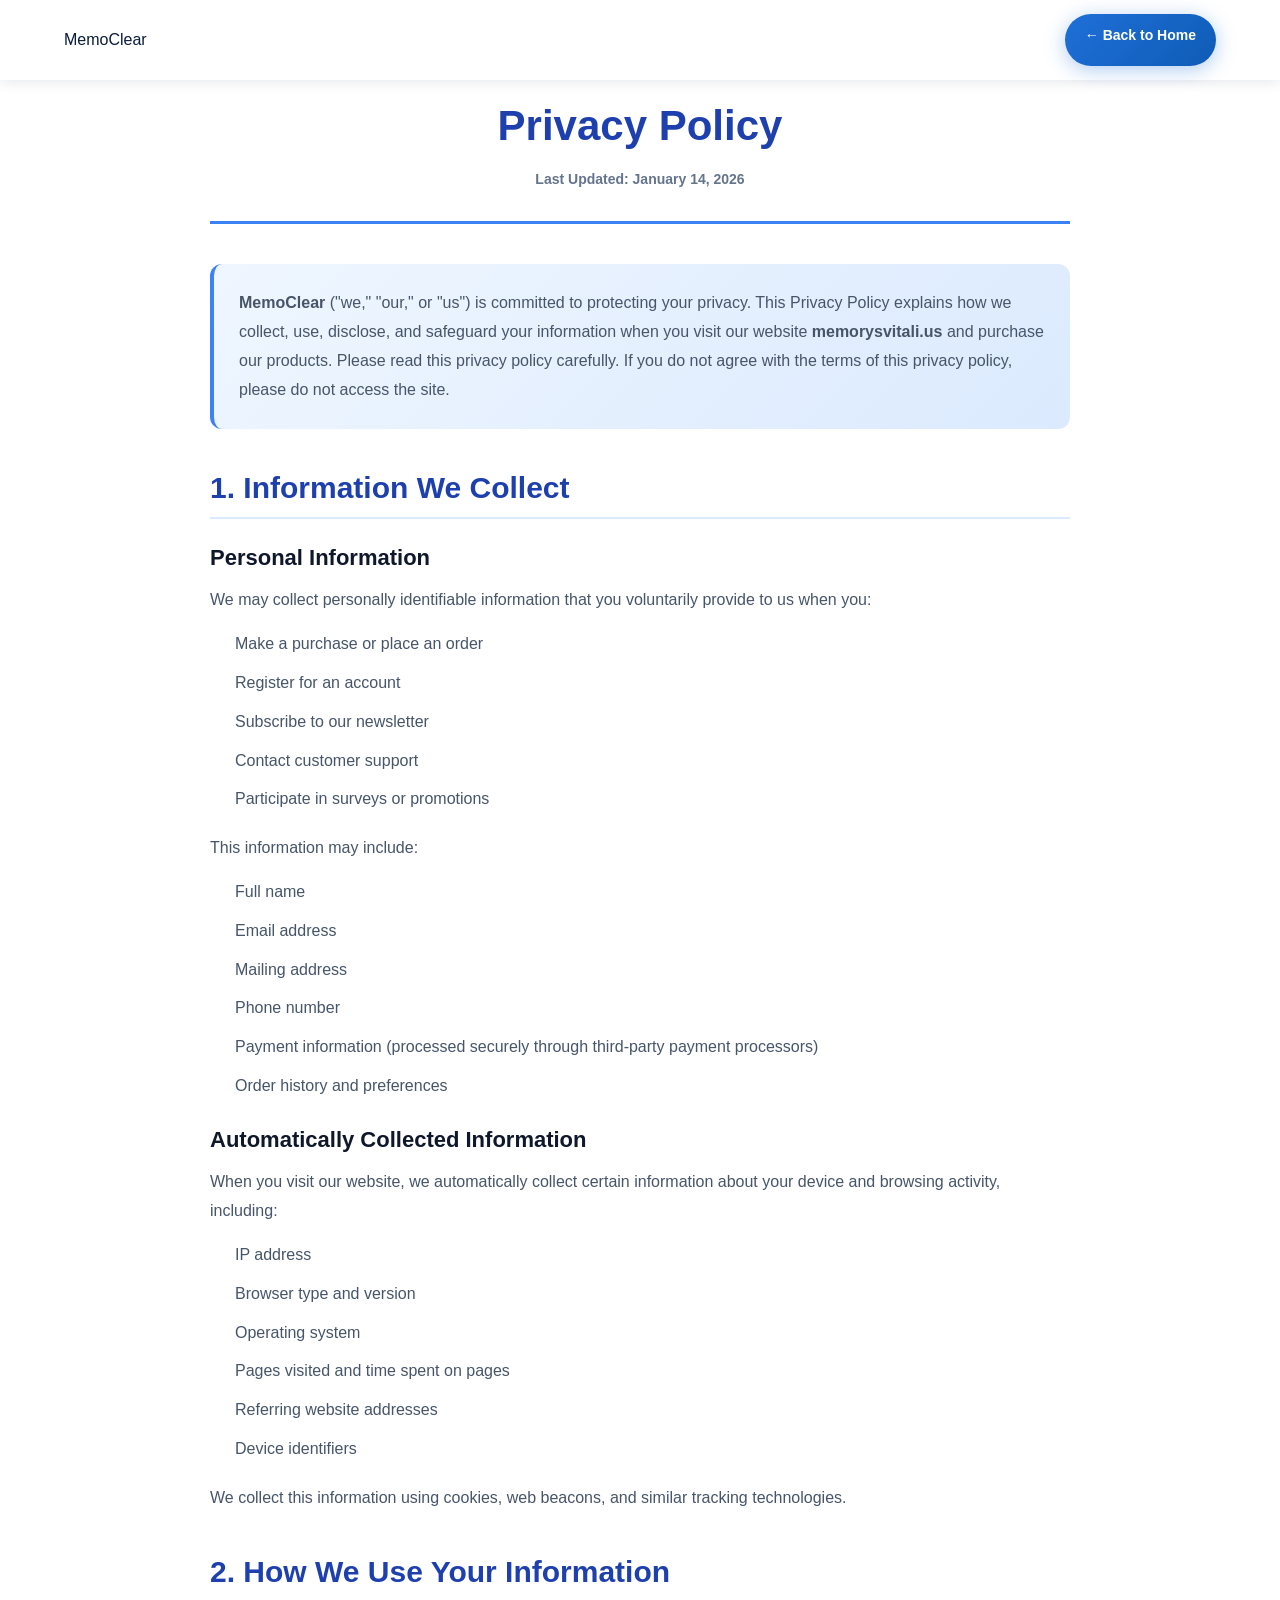
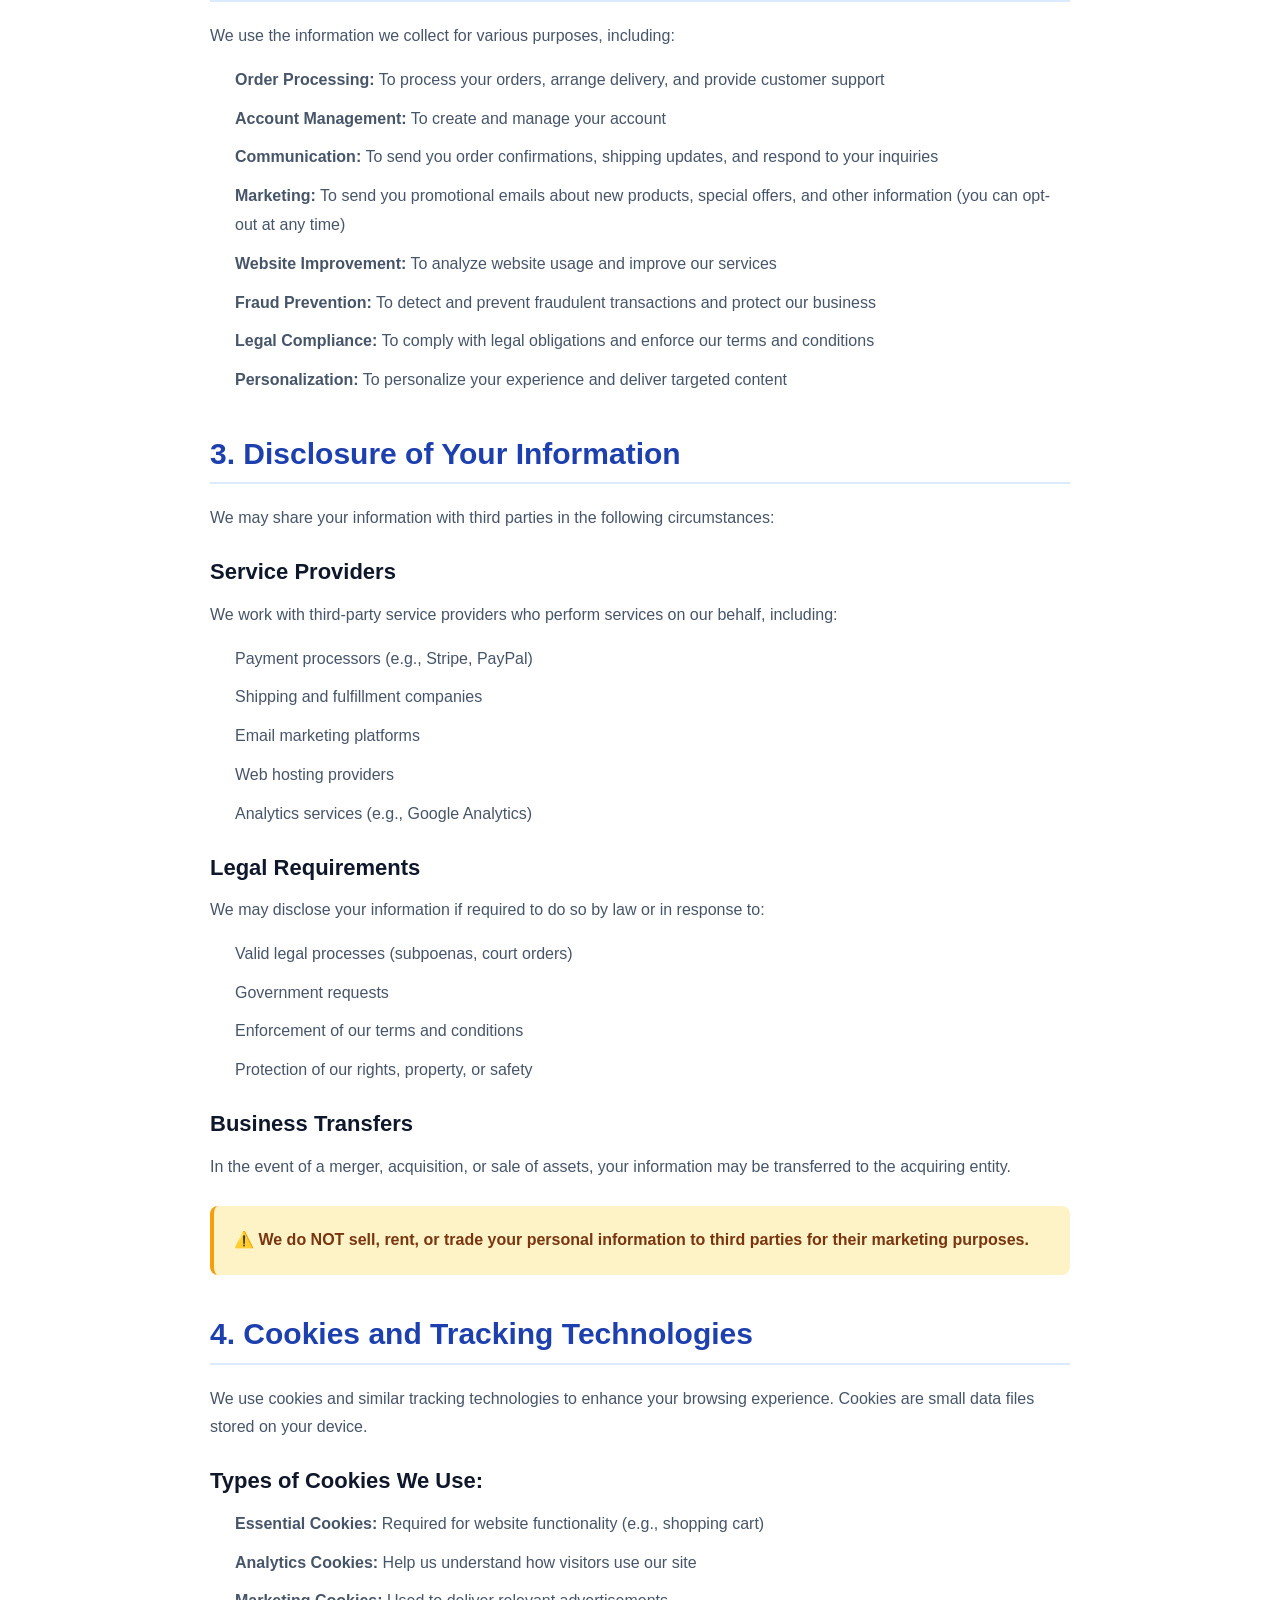
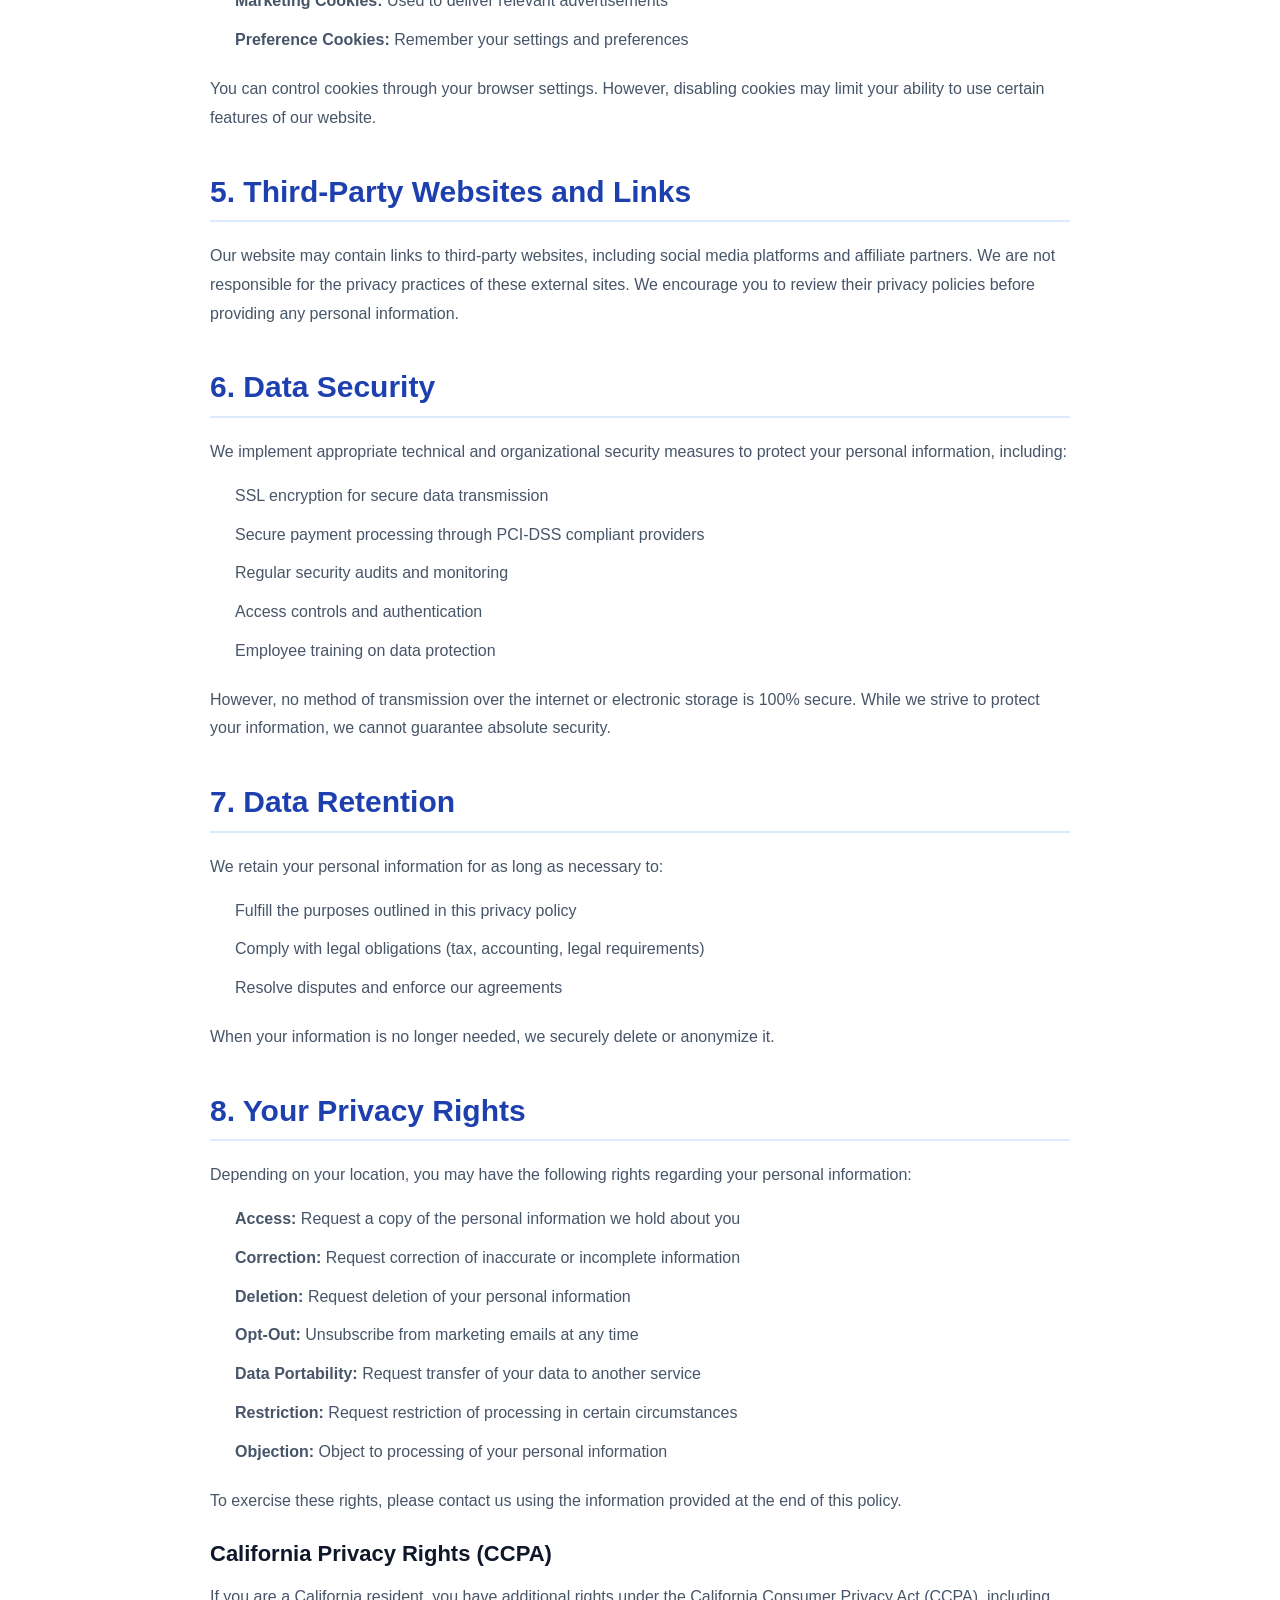
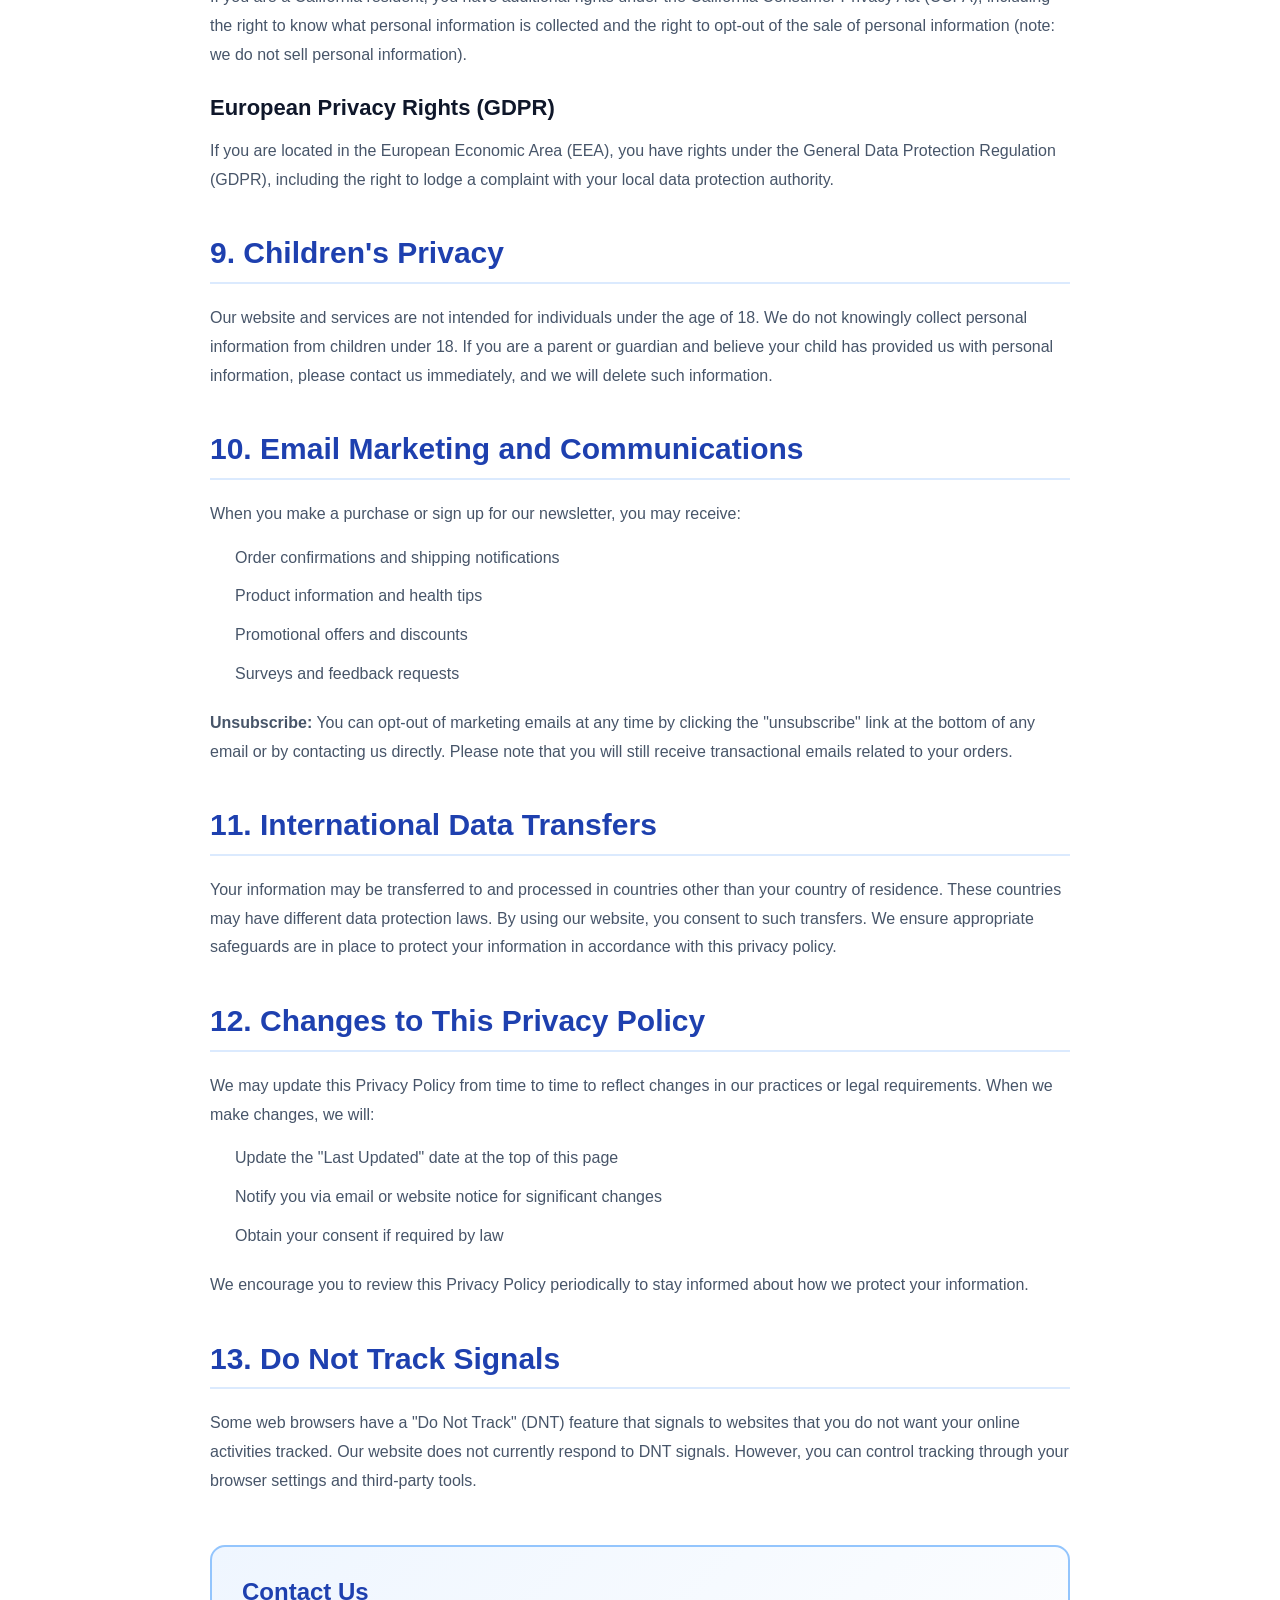
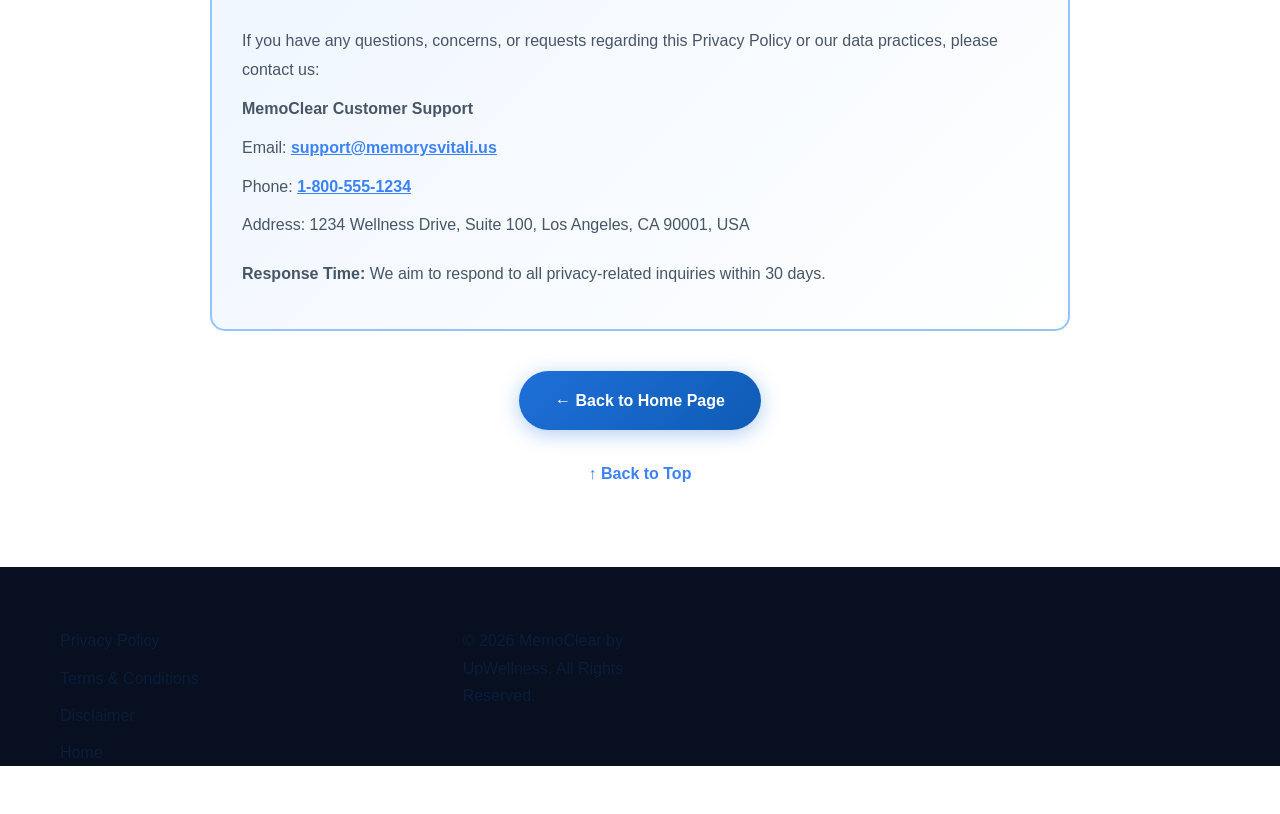
==== privacy-policy.html @ d1044144 "Add files via upload" ====
<!DOCTYPE html>
<html lang="en">
<head>
    <meta charset="UTF-8">
    <meta name="viewport" content="width=device-width, initial-scale=1.0, maximum-scale=5.0">
    <meta name="description" content="Privacy Policy for MemoClear - Learn how we collect, use, and protect your personal information.">
    
    
    <link rel="canonical" href="https://memorysvitali.us/privacy-policy">
    <link rel="icon" type="image/x-icon" href="favicon.ico">
    
    <title>Privacy Policy - MemoClear</title>
    
    <!-- Link to main stylesheet -->
    <link rel="stylesheet" href="styles.css">
    
    <style>
        /* Additional styles for Privacy Policy page */
        .policy-page {
            background: #fff;
            padding: 80px 0 60px;
        }
        
        @media (min-width: 768px) {
            .policy-page {
                padding: 100px 0 80px;
            }
        }
        
        .policy-container {
            max-width: 900px;
            margin: 0 auto;
        }
        
        .policy-header {
            text-align: center;
            margin-bottom: 40px;
            padding-bottom: 30px;
            border-bottom: 3px solid #3B82F6;
        }
        
        .policy-header h1 {
            color: #1E40AF;
            font-size: 32px;
            margin-bottom: 15px;
        }
        
        @media (min-width: 768px) {
            .policy-header h1 {
                font-size: 42px;
            }
        }
        
        .policy-date {
            color: #64748b;
            font-size: 14px;
            font-weight: 600;
        }
        
        .policy-intro {
            background: linear-gradient(135deg, #EFF6FF 0%, #DBEAFE 100%);
            padding: 25px;
            border-radius: 12px;
            margin-bottom: 40px;
            border-left: 4px solid #3B82F6;
        }
        
        .policy-intro p {
            color: #475569;
            font-size: 16px;
            line-height: 1.8;
            margin-bottom: 0;
        }
        
        .policy-section {
            margin-bottom: 40px;
        }
        
        .policy-section h2 {
            color: #1E40AF;
            font-size: 26px;
            margin-bottom: 20px;
            padding-bottom: 10px;
            border-bottom: 2px solid #DBEAFE;
        }
        
        @media (min-width: 768px) {
            .policy-section h2 {
                font-size: 30px;
            }
        }
        
        .policy-section h3 {
            color: #0f172a;
            font-size: 20px;
            margin-top: 25px;
            margin-bottom: 15px;
        }
        
        @media (min-width: 768px) {
            .policy-section h3 {
                font-size: 22px;
            }
        }
        
        .policy-section p {
            color: #475569;
            font-size: 16px;
            line-height: 1.8;
            margin-bottom: 15px;
        }
        
        .policy-section ul,
        .policy-section ol {
            color: #475569;
            font-size: 16px;
            line-height: 1.8;
            margin-bottom: 20px;
            padding-left: 25px;
        }
        
        .policy-section li {
            margin-bottom: 10px;
        }
        
        .policy-highlight {
            background: #FEF3C7;
            padding: 20px;
            border-radius: 8px;
            border-left: 4px solid #F59E0B;
            margin: 25px 0;
        }
        
        .policy-highlight p {
            color: #78350F;
            font-weight: 600;
            margin-bottom: 0;
        }
        
        .policy-contact {
            background: linear-gradient(135deg, #EFF6FF 0%, #fff 100%);
            padding: 30px;
            border-radius: 15px;
            margin-top: 50px;
            border: 2px solid #93C5FD;
        }
        
        .policy-contact h2 {
            color: #1E40AF;
            font-size: 24px;
            margin-bottom: 20px;
            border: none;
            padding: 0;
        }
        
        .policy-contact p {
            color: #475569;
            font-size: 16px;
            line-height: 1.8;
            margin-bottom: 10px;
        }
        
        .policy-contact a {
            color: #3B82F6;
            text-decoration: underline;
            font-weight: 600;
        }
        
        .policy-contact a:hover {
            color: #1E40AF;
        }
        
        .back-home {
            text-align: center;
            margin-top: 40px;
        }
        
        .back-home .btn {
            display: inline-flex;
            align-items: center;
            gap: 10px;
        }
        
        .scroll-top-link {
            display: block;
            text-align: center;
            margin-top: 30px;
            color: #3B82F6;
            font-weight: 600;
            cursor: pointer;
        }
        
        .scroll-top-link:hover {
            color: #1E40AF;
        }
    </style>
</head>
<body>
    
    <!-- HEADER -->
    <header id="header">
        <nav class="navbar">
            <div class="container nav-container">
                <div class="logo">
                    <a href="index.html">MemoClear</a>
                </div>
                
                <a href="index.html" class="btn btn-primary" style="font-size: 14px; padding: 10px 20px;">
                    ← Back to Home
                </a>
            </div>
        </nav>
    </header>
    
    <!-- PRIVACY POLICY CONTENT -->
    <main class="policy-page">
        <div class="container policy-container">
            
            <div class="policy-header">
                <h1>Privacy Policy</h1>
                <p class="policy-date">Last Updated: January 14, 2026</p>
            </div>
            
            <div class="policy-intro">
                <p><strong>MemoClear</strong> ("we," "our," or "us") is committed to protecting your privacy. This Privacy Policy explains how we collect, use, disclose, and safeguard your information when you visit our website <strong>memorysvitali.us</strong> and purchase our products. Please read this privacy policy carefully. If you do not agree with the terms of this privacy policy, please do not access the site.</p>
            </div>
            
            <!-- Section 1 -->
            <div class="policy-section">
                <h2>1. Information We Collect</h2>
                
                <h3>Personal Information</h3>
                <p>We may collect personally identifiable information that you voluntarily provide to us when you:</p>
                <ul>
                    <li>Make a purchase or place an order</li>
                    <li>Register for an account</li>
                    <li>Subscribe to our newsletter</li>
                    <li>Contact customer support</li>
                    <li>Participate in surveys or promotions</li>
                </ul>
                
                <p>This information may include:</p>
                <ul>
                    <li>Full name</li>
                    <li>Email address</li>
                    <li>Mailing address</li>
                    <li>Phone number</li>
                    <li>Payment information (processed securely through third-party payment processors)</li>
                    <li>Order history and preferences</li>
                </ul>
                
                <h3>Automatically Collected Information</h3>
                <p>When you visit our website, we automatically collect certain information about your device and browsing activity, including:</p>
                <ul>
                    <li>IP address</li>
                    <li>Browser type and version</li>
                    <li>Operating system</li>
                    <li>Pages visited and time spent on pages</li>
                    <li>Referring website addresses</li>
                    <li>Device identifiers</li>
                </ul>
                
                <p>We collect this information using cookies, web beacons, and similar tracking technologies.</p>
            </div>
            
            <!-- Section 2 -->
            <div class="policy-section">
                <h2>2. How We Use Your Information</h2>
                
                <p>We use the information we collect for various purposes, including:</p>
                
                <ul>
                    <li><strong>Order Processing:</strong> To process your orders, arrange delivery, and provide customer support</li>
                    <li><strong>Account Management:</strong> To create and manage your account</li>
                    <li><strong>Communication:</strong> To send you order confirmations, shipping updates, and respond to your inquiries</li>
                    <li><strong>Marketing:</strong> To send you promotional emails about new products, special offers, and other information (you can opt-out at any time)</li>
                    <li><strong>Website Improvement:</strong> To analyze website usage and improve our services</li>
                    <li><strong>Fraud Prevention:</strong> To detect and prevent fraudulent transactions and protect our business</li>
                    <li><strong>Legal Compliance:</strong> To comply with legal obligations and enforce our terms and conditions</li>
                    <li><strong>Personalization:</strong> To personalize your experience and deliver targeted content</li>
                </ul>
            </div>
            
            <!-- Section 3 -->
            <div class="policy-section">
                <h2>3. Disclosure of Your Information</h2>
                
                <p>We may share your information with third parties in the following circumstances:</p>
                
                <h3>Service Providers</h3>
                <p>We work with third-party service providers who perform services on our behalf, including:</p>
                <ul>
                    <li>Payment processors (e.g., Stripe, PayPal)</li>
                    <li>Shipping and fulfillment companies</li>
                    <li>Email marketing platforms</li>
                    <li>Web hosting providers</li>
                    <li>Analytics services (e.g., Google Analytics)</li>
                </ul>
                
                <h3>Legal Requirements</h3>
                <p>We may disclose your information if required to do so by law or in response to:</p>
                <ul>
                    <li>Valid legal processes (subpoenas, court orders)</li>
                    <li>Government requests</li>
                    <li>Enforcement of our terms and conditions</li>
                    <li>Protection of our rights, property, or safety</li>
                </ul>
                
                <h3>Business Transfers</h3>
                <p>In the event of a merger, acquisition, or sale of assets, your information may be transferred to the acquiring entity.</p>
                
                <div class="policy-highlight">
                    <p>⚠️ We do NOT sell, rent, or trade your personal information to third parties for their marketing purposes.</p>
                </div>
            </div>
            
            <!-- Section 4 -->
            <div class="policy-section">
                <h2>4. Cookies and Tracking Technologies</h2>
                
                <p>We use cookies and similar tracking technologies to enhance your browsing experience. Cookies are small data files stored on your device.</p>
                
                <h3>Types of Cookies We Use:</h3>
                <ul>
                    <li><strong>Essential Cookies:</strong> Required for website functionality (e.g., shopping cart)</li>
                    <li><strong>Analytics Cookies:</strong> Help us understand how visitors use our site</li>
                    <li><strong>Marketing Cookies:</strong> Used to deliver relevant advertisements</li>
                    <li><strong>Preference Cookies:</strong> Remember your settings and preferences</li>
                </ul>
                
                <p>You can control cookies through your browser settings. However, disabling cookies may limit your ability to use certain features of our website.</p>
            </div>
            
            <!-- Section 5 -->
            <div class="policy-section">
                <h2>5. Third-Party Websites and Links</h2>
                
                <p>Our website may contain links to third-party websites, including social media platforms and affiliate partners. We are not responsible for the privacy practices of these external sites. We encourage you to review their privacy policies before providing any personal information.</p>
            </div>
            
            <!-- Section 6 -->
            <div class="policy-section">
                <h2>6. Data Security</h2>
                
                <p>We implement appropriate technical and organizational security measures to protect your personal information, including:</p>
                <ul>
                    <li>SSL encryption for secure data transmission</li>
                    <li>Secure payment processing through PCI-DSS compliant providers</li>
                    <li>Regular security audits and monitoring</li>
                    <li>Access controls and authentication</li>
                    <li>Employee training on data protection</li>
                </ul>
                
                <p>However, no method of transmission over the internet or electronic storage is 100% secure. While we strive to protect your information, we cannot guarantee absolute security.</p>
            </div>
            
            <!-- Section 7 -->
            <div class="policy-section">
                <h2>7. Data Retention</h2>
                
                <p>We retain your personal information for as long as necessary to:</p>
                <ul>
                    <li>Fulfill the purposes outlined in this privacy policy</li>
                    <li>Comply with legal obligations (tax, accounting, legal requirements)</li>
                    <li>Resolve disputes and enforce our agreements</li>
                </ul>
                
                <p>When your information is no longer needed, we securely delete or anonymize it.</p>
            </div>
            
            <!-- Section 8 -->
            <div class="policy-section">
                <h2>8. Your Privacy Rights</h2>
                
                <p>Depending on your location, you may have the following rights regarding your personal information:</p>
                
                <ul>
                    <li><strong>Access:</strong> Request a copy of the personal information we hold about you</li>
                    <li><strong>Correction:</strong> Request correction of inaccurate or incomplete information</li>
                    <li><strong>Deletion:</strong> Request deletion of your personal information</li>
                    <li><strong>Opt-Out:</strong> Unsubscribe from marketing emails at any time</li>
                    <li><strong>Data Portability:</strong> Request transfer of your data to another service</li>
                    <li><strong>Restriction:</strong> Request restriction of processing in certain circumstances</li>
                    <li><strong>Objection:</strong> Object to processing of your personal information</li>
                </ul>
                
                <p>To exercise these rights, please contact us using the information provided at the end of this policy.</p>
                
                <h3>California Privacy Rights (CCPA)</h3>
                <p>If you are a California resident, you have additional rights under the California Consumer Privacy Act (CCPA), including the right to know what personal information is collected and the right to opt-out of the sale of personal information (note: we do not sell personal information).</p>
                
                <h3>European Privacy Rights (GDPR)</h3>
                <p>If you are located in the European Economic Area (EEA), you have rights under the General Data Protection Regulation (GDPR), including the right to lodge a complaint with your local data protection authority.</p>
            </div>
            
            <!-- Section 9 -->
            <div class="policy-section">
                <h2>9. Children's Privacy</h2>
                
                <p>Our website and services are not intended for individuals under the age of 18. We do not knowingly collect personal information from children under 18. If you are a parent or guardian and believe your child has provided us with personal information, please contact us immediately, and we will delete such information.</p>
            </div>
            
            <!-- Section 10 -->
            <div class="policy-section">
                <h2>10. Email Marketing and Communications</h2>
                
                <p>When you make a purchase or sign up for our newsletter, you may receive:</p>
                <ul>
                    <li>Order confirmations and shipping notifications</li>
                    <li>Product information and health tips</li>
                    <li>Promotional offers and discounts</li>
                    <li>Surveys and feedback requests</li>
                </ul>
                
                <p><strong>Unsubscribe:</strong> You can opt-out of marketing emails at any time by clicking the "unsubscribe" link at the bottom of any email or by contacting us directly. Please note that you will still receive transactional emails related to your orders.</p>
            </div>
            
            <!-- Section 11 -->
            <div class="policy-section">
                <h2>11. International Data Transfers</h2>
                
                <p>Your information may be transferred to and processed in countries other than your country of residence. These countries may have different data protection laws. By using our website, you consent to such transfers. We ensure appropriate safeguards are in place to protect your information in accordance with this privacy policy.</p>
            </div>
            
            <!-- Section 12 -->
            <div class="policy-section">
                <h2>12. Changes to This Privacy Policy</h2>
                
                <p>We may update this Privacy Policy from time to time to reflect changes in our practices or legal requirements. When we make changes, we will:</p>
                <ul>
                    <li>Update the "Last Updated" date at the top of this page</li>
                    <li>Notify you via email or website notice for significant changes</li>
                    <li>Obtain your consent if required by law</li>
                </ul>
                
                <p>We encourage you to review this Privacy Policy periodically to stay informed about how we protect your information.</p>
            </div>
            
            <!-- Section 13 -->
            <div class="policy-section">
                <h2>13. Do Not Track Signals</h2>
                
                <p>Some web browsers have a "Do Not Track" (DNT) feature that signals to websites that you do not want your online activities tracked. Our website does not currently respond to DNT signals. However, you can control tracking through your browser settings and third-party tools.</p>
            </div>
            
            <!-- Contact Section -->
            <div class="policy-contact">
                <h2>Contact Us</h2>
                <p>If you have any questions, concerns, or requests regarding this Privacy Policy or our data practices, please contact us:</p>
                
                <p><strong>MemoClear Customer Support</strong></p>
                <p>Email: <a href="mailto:support@memorysvitali.us">support@memorysvitali.us</a></p>
                <p>Phone: <a href="tel:+18005551234">1-800-555-1234</a></p>
                <p>Address: 1234 Wellness Drive, Suite 100, Los Angeles, CA 90001, USA</p>
                
                <p style="margin-top: 20px;"><strong>Response Time:</strong> We aim to respond to all privacy-related inquiries within 30 days.</p>
            </div>
            
            <!-- Back to Home Button -->
            <div class="back-home">
                <a href="index.html" class="btn btn-primary">
                    ← Back to Home Page
                </a>
            </div>
            
            <!-- Scroll to Top -->
            <a href="#" class="scroll-top-link" onclick="window.scrollTo({top: 0, behavior: 'smooth'}); return false;">
                ↑ Back to Top
            </a>
            
        </div>
    </main>
    
    <!-- FOOTER -->
    <footer id="footer" class="footer">
        <div class="container">
            <div class="footer-grid">
                <div class="footer-links">
                    <a href="privacy-policy.html">Privacy Policy</a>
                    <a href="terms-conditions.html">Terms & Conditions</a>
                    <a href="disclaimer.html">Disclaimer</a>
                    <a href="index.html">Home</a>
                </div>
                
                <div class="footer-copyright">
                    <p>&copy; 2026 MemoClear by UpWellness. All Rights Reserved.</p>
                </div>
            </div>
        </div>
    </footer>
    
</body>
</html>
---- styles.css ----
/* =============================================
   MEMORYVITALI - styles.css
   Design: Medical Professional + Premium
   Colors: Deep Navy, Electric Blue, Gold
   Fonts: Montserrat (headings) + Open Sans (body)
============================================= */

/* === CSS VARIABLES === */
:root {
  --navy: #0B1D3A;
  --navy-light: #132448;
  --blue: #1E6FD9;
  --blue-light: #3B9EFF;
  --gold: #D4A017;
  --gold-light: #F5C842;
  --white: #FFFFFF;
  --off-white: #F4F8FF;
  --gray: #6B7A99;
  --light-gray: #E8EDF7;
  --green: #10B981;
  --red: #EF4444;
  --shadow-sm: 0 2px 12px rgba(11,29,58,0.10);
  --shadow-md: 0 8px 32px rgba(11,29,58,0.16);
  --shadow-lg: 0 20px 60px rgba(11,29,58,0.24);
  --radius: 16px;
  --radius-lg: 24px;
  --transition: all 0.3s cubic-bezier(0.4, 0, 0.2, 1);
}

/* === BASE RESET === */
*, *::before, *::after { box-sizing: border-box; margin: 0; padding: 0; }
html { font-size: 16px; scroll-behavior: smooth; -webkit-text-size-adjust: 100%; -ms-text-size-adjust: 100%; }
* { -webkit-tap-highlight-color: transparent; }
body { font-family: 'Open Sans', sans-serif; color: var(--navy); background: var(--white); overflow-x: hidden; line-height: 1.7; }
img { max-width: 100%; height: auto; display: block; }
a { text-decoration: none; color: inherit; }
ul { list-style: none; }
button { cursor: pointer; border: none; background: none; font-family: inherit; }

/* === TYPOGRAPHY === */
h1, h2, h3, h4, h5 { font-family: 'Montserrat', sans-serif; font-weight: 700; line-height: 1.25; }
p { font-family: 'Open Sans', sans-serif; }

/* === UTILITY === */
.container { width: 100%; max-width: 1200px; margin: 0 auto; padding: 0 20px; }
.section-heading { font-size: clamp(22px, 4vw, 36px); color: var(--navy); text-align: center; margin-bottom: 12px; }
.section-heading span { color: var(--blue); }
.section-sub { text-align: center; color: var(--gray); font-size: 16px; max-width: 600px; margin: 0 auto 40px; }
.section-label { display: inline-block; background: rgba(30,111,217,0.1); color: var(--blue); padding: 6px 16px; border-radius: 50px; font-size: 13px; font-weight: 700; margin-bottom: 16px; font-family: 'Montserrat', sans-serif; text-transform: uppercase; letter-spacing: 1px; }
.section-label-center { display: block; text-align: center; margin: 0 auto 12px; background: rgba(30,111,217,0.1); color: var(--blue); padding: 6px 16px; border-radius: 50px; font-size: 13px; font-weight: 700; width: fit-content; font-family: 'Montserrat', sans-serif; text-transform: uppercase; letter-spacing: 1px; }
.btn-primary { display: inline-block; background: linear-gradient(135deg, var(--blue) 0%, #0F5CB5 100%); color: var(--white); padding: 16px 36px; border-radius: 50px; font-family: 'Montserrat', sans-serif; font-weight: 700; font-size: 16px; transition: var(--transition); box-shadow: 0 4px 20px rgba(30,111,217,0.35); min-height: 52px; }
.btn-primary:hover { transform: scale(1.05); box-shadow: 0 8px 32px rgba(30,111,217,0.50); }

/* =============================================
   PURCHASE POPUP
============================================= */
.purchase-popup { position: fixed; bottom: 20px; left: 20px; background: var(--white); border-radius: var(--radius); box-shadow: var(--shadow-lg); padding: 14px 18px; display: none; z-index: 9999; max-width: 300px; border-left: 4px solid var(--green); animation: popupSlide 0.4s ease; }
.purchase-popup.show { display: flex; }
.popup-inner { display: flex; align-items: center; gap: 12px; }
.popup-avatar { width: 44px; height: 44px; border-radius: 50%; object-fit: cover; }
.popup-text { flex: 1; }
.popup-text strong { display: block; font-family: 'Montserrat', sans-serif; font-size: 13px; color: var(--navy); }
.popup-text span { font-size: 12px; color: var(--gray); }
.popup-text p { font-size: 12px; color: var(--green); font-weight: 600; margin-top: 2px; }
.popup-close { color: var(--gray); font-size: 16px; padding: 4px; min-width: 24px; min-height: 24px; }
@keyframes popupSlide { from { transform: translateX(-120%); opacity: 0; } to { transform: translateX(0); opacity: 1; } }

/* =============================================
   EXIT POPUP
============================================= */
.exit-popup-overlay { position: fixed; inset: 0; background: rgba(11,29,58,0.75); z-index: 10000; display: none; align-items: center; justify-content: center; padding: 20px; }
.exit-popup-overlay.show { display: flex; }
.exit-popup-box { background: var(--white); border-radius: var(--radius-lg); padding: 40px 32px; max-width: 480px; width: 100%; text-align: center; position: relative; box-shadow: var(--shadow-lg); animation: popupZoom 0.4s cubic-bezier(0.34,1.56,0.64,1); }
@keyframes popupZoom { from { transform: scale(0.8); opacity: 0; } to { transform: scale(1); opacity: 1; } }
.exit-popup-close { position: absolute; top: 16px; right: 16px; font-size: 20px; color: var(--gray); min-width: 32px; min-height: 32px; display: flex; align-items: center; justify-content: center; }
.exit-popup-close a { color: var(--gray); }
.exit-popup-badge { display: inline-block; background: var(--red); color: var(--white); padding: 8px 20px; border-radius: 50px; font-size: 14px; font-weight: 700; margin-bottom: 16px; font-family: 'Montserrat', sans-serif; }
.exit-popup-box h3 { font-size: 24px; color: var(--navy); margin-bottom: 12px; font-family: 'Montserrat', sans-serif; }
.exit-popup-box p { color: var(--gray); margin-bottom: 20px; font-size: 15px; }
.exit-timer-mini { font-family: 'Montserrat', sans-serif; font-size: 32px; font-weight: 800; color: var(--red); margin-bottom: 24px; }
.exit-popup-cta { display: block; background: linear-gradient(135deg, var(--gold) 0%, #B8860B 100%); color: var(--navy); padding: 16px 32px; border-radius: 50px; font-family: 'Montserrat', sans-serif; font-weight: 700; font-size: 16px; margin-bottom: 12px; transition: var(--transition); }
.exit-popup-cta:hover { transform: scale(1.03); }
.exit-popup-small { font-size: 12px; color: var(--gray); }

/* =============================================
   NAVBAR
============================================= */
.navbar { position: fixed; top: 0; left: 0; right: 0; z-index: 1000; background: rgba(255,255,255,0.95); backdrop-filter: blur(12px); -webkit-backdrop-filter: blur(12px); box-shadow: var(--shadow-sm); transition: var(--transition); }
.navbar.scrolled { box-shadow: var(--shadow-md); }
.nav-container { display: flex; align-items: center; justify-content: space-between; padding: 14px 24px; max-width: 1200px; margin: 0 auto; }
.nav-logo { display: flex; align-items: center; gap: 10px; }
.logo-img { width: 44px; height: 44px; border-radius: 50%; object-fit: contain; }
.logo-text { font-family: 'Montserrat', sans-serif; font-size: 20px; font-weight: 800; color: var(--navy); }
.logo-accent { color: var(--blue); }
.nav-links { display: flex; align-items: center; gap: 28px; }
.nav-link { font-family: 'Montserrat', sans-serif; font-weight: 600; font-size: 14px; color: var(--navy); transition: var(--transition); position: relative; }
.nav-link::after { content: ''; position: absolute; bottom: -4px; left: 0; width: 0; height: 2px; background: var(--blue); transition: var(--transition); }
.nav-link:hover { color: var(--blue); }
.nav-link:hover::after { width: 100%; }
.nav-cta-btn { background: linear-gradient(135deg, var(--blue) 0%, #0F5CB5 100%); color: var(--white); padding: 10px 24px; border-radius: 50px; font-family: 'Montserrat', sans-serif; font-weight: 700; font-size: 14px; transition: var(--transition); box-shadow: 0 4px 16px rgba(30,111,217,0.30); min-height: 44px; display: flex; align-items: center; }
.nav-cta-btn:hover { transform: scale(1.05); box-shadow: 0 6px 24px rgba(30,111,217,0.45); }
.hamburger { display: none; flex-direction: column; gap: 5px; padding: 8px; min-width: 44px; min-height: 44px; align-items: center; justify-content: center; }
.hamburger span { display: block; width: 24px; height: 2px; background: var(--navy); border-radius: 2px; transition: var(--transition); }
.hamburger.active span:nth-child(1) { transform: translateY(7px) rotate(45deg); }
.hamburger.active span:nth-child(2) { opacity: 0; }
.hamburger.active span:nth-child(3) { transform: translateY(-7px) rotate(-45deg); }

/* =============================================
   HERO SECTION
============================================= */
.hero-section { min-height: 100vh; background: linear-gradient(135deg, var(--navy) 0%, var(--navy-light) 50%, #1a3060 100%); position: relative; overflow: hidden; padding: 100px 0 60px; display: flex; align-items: center; }
.hero-particles { position: absolute; inset: 0; overflow: hidden; pointer-events: none; }
.particle { position: absolute; border-radius: 50%; background: rgba(255,255,255,0.06); animation: particleFloat linear infinite; }
@keyframes particleFloat { 0% { transform: translateY(0) rotate(0deg); opacity: 0.6; } 100% { transform: translateY(-100vh) rotate(360deg); opacity: 0; } }
.hero-container { display: grid; grid-template-columns: 1fr 1fr; gap: 60px; align-items: center; max-width: 1200px; margin: 0 auto; padding: 0 24px; position: relative; z-index: 2; }
.hero-image-col { display: flex; justify-content: center; align-items: center; }
.hero-bottle-wrap { position: relative; display: flex; justify-content: center; align-items: center; }
.hero-glow { position: absolute; width: 320px; height: 320px; background: radial-gradient(circle, rgba(30,111,217,0.4) 0%, transparent 70%); border-radius: 50%; animation: glowPulse 3s ease-in-out infinite; }
@keyframes glowPulse { 0%, 100% { transform: scale(1); opacity: 0.7; } 50% { transform: scale(1.1); opacity: 1; } }
.hero-bottle { width: 280px; max-width: 100%; position: relative; z-index: 2; animation: bottleFloat 4s ease-in-out infinite; filter: drop-shadow(0 20px 40px rgba(30,111,217,0.5)); }
@keyframes bottleFloat { 0%, 100% { transform: translateY(0px) rotate(-2deg); } 50% { transform: translateY(-16px) rotate(2deg); } }
.hero-badge { position: absolute; background: rgba(255,255,255,0.15); backdrop-filter: blur(10px); -webkit-backdrop-filter: blur(10px); color: var(--white); padding: 8px 14px; border-radius: 50px; font-family: 'Montserrat', sans-serif; font-size: 12px; font-weight: 700; border: 1px solid rgba(255,255,255,0.2); white-space: nowrap; z-index: 3; animation: badgePop 0.6s cubic-bezier(0.34,1.56,0.64,1) both; }
.hero-badge-1 { top: 10%; left: -10%; animation-delay: 0.8s; }
.hero-badge-2 { top: 50%; right: -15%; animation-delay: 1.1s; }
.hero-badge-3 { bottom: 10%; left: -10%; animation-delay: 1.4s; }
@keyframes badgePop { from { opacity: 0; transform: scale(0.5); } to { opacity: 1; transform: scale(1); } }
.hero-content-col { }
.hero-tag { display: inline-block; background: linear-gradient(135deg, var(--gold) 0%, var(--gold-light) 100%); color: var(--navy); padding: 8px 20px; border-radius: 50px; font-family: 'Montserrat', sans-serif; font-size: 12px; font-weight: 800; text-transform: uppercase; letter-spacing: 1px; margin-bottom: 20px; animation: fadeInUp 0.6s ease both; }
.hero-h1 { font-size: clamp(26px, 3.5vw, 48px); color: var(--white); line-height: 1.2; margin-bottom: 20px; animation: fadeInUp 0.7s ease 0.1s both; }
.hero-highlight { color: var(--gold-light); position: relative; }
.hero-desc { color: rgba(255,255,255,0.85); font-size: 16px; line-height: 1.75; margin-bottom: 16px; animation: fadeInUp 0.7s ease 0.2s both; }
.hero-desc strong { color: var(--white); }
.hero-stars { color: var(--gold-light); font-size: 14px; margin-bottom: 28px; animation: fadeInUp 0.7s ease 0.3s both; }
.hero-stars span { color: rgba(255,255,255,0.7); font-size: 13px; }
.hero-cta-btn { display: inline-block; background: linear-gradient(135deg, var(--gold) 0%, #B8860B 100%); color: var(--navy); padding: 18px 40px; border-radius: 50px; font-family: 'Montserrat', sans-serif; font-weight: 800; font-size: 18px; transition: var(--transition); box-shadow: 0 6px 30px rgba(212,160,23,0.5); min-height: 56px; display: inline-flex; align-items: center; justify-content: center; animation: fadeInUp 0.7s ease 0.4s both; width: 100%; max-width: 420px; text-align: center; }
.hero-cta-btn:hover { transform: scale(1.05); box-shadow: 0 10px 40px rgba(212,160,23,0.65); }
.hero-sub { color: rgba(255,255,255,0.6); font-size: 13px; margin-top: 16px; animation: fadeInUp 0.7s ease 0.5s both; }
@keyframes fadeInUp { from { opacity: 0; transform: translateY(24px); } to { opacity: 1; transform: translateY(0); } }

/* =============================================
   WHY CHOOSE US
============================================= */
.why-section { background: var(--off-white); padding: 80px 0; }
.why-grid { display: grid; grid-template-columns: repeat(4, 1fr); gap: 24px; }
.why-card { background: var(--white); border-radius: var(--radius); padding: 32px 24px; text-align: center; box-shadow: var(--shadow-sm); border: 1px solid rgba(30,111,217,0.08); transition: var(--transition); }
.why-card:hover { transform: scale(1.05) rotate(1deg); box-shadow: var(--shadow-md); }
.why-card-img-wrap { width: 80px; height: 80px; margin: 0 auto 20px; border-radius: 50%; overflow: hidden; background: var(--off-white); display: flex; align-items: center; justify-content: center; }
.why-card-img-wrap img { width: 64px; height: 64px; object-fit: contain; }
.why-card h3 { font-family: 'Montserrat', sans-serif; font-size: 15px; font-weight: 700; color: var(--navy); margin-bottom: 12px; }
.why-card p { font-size: 14px; color: var(--gray); line-height: 1.65; }

/* =============================================
   WHAT IS
============================================= */
.what-is-section { padding: 80px 0; }
.what-is-grid { display: grid; grid-template-columns: 1fr 1fr; gap: 60px; align-items: center; }
.what-is-img-wrap { position: relative; }
.what-is-img-wrap img { border-radius: var(--radius-lg); box-shadow: var(--shadow-md); width: 100%; }
.what-is-img-badge { position: absolute; bottom: 24px; left: 24px; background: linear-gradient(135deg, var(--blue) 0%, #0F5CB5 100%); color: var(--white); padding: 10px 20px; border-radius: 50px; font-family: 'Montserrat', sans-serif; font-weight: 700; font-size: 13px; box-shadow: var(--shadow-sm); }
.what-is-text-col h2 { font-size: clamp(24px, 3vw, 36px); color: var(--navy); margin-bottom: 20px; }
.what-is-text-col h2 span { color: var(--blue); }
.what-is-text-col p { color: var(--gray); margin-bottom: 16px; font-size: 15px; line-height: 1.75; }
.what-is-text-col strong { color: var(--navy); }

/* =============================================
   HOW IT WORKS
============================================= */
.how-works-section { background: var(--navy); padding: 80px 0; }
.how-works-section .section-heading { color: var(--white); }
.how-works-section .section-heading span { color: var(--gold-light); }
.how-works-section .section-sub { color: rgba(255,255,255,0.65); }
.how-works-section .section-label-center { background: rgba(245,200,66,0.15); color: var(--gold-light); }
.accordion-list { max-width: 800px; margin: 0 auto; display: flex; flex-direction: column; gap: 12px; }
.accordion-item { border-radius: var(--radius); overflow: hidden; border: 1px solid rgba(255,255,255,0.12); }
.accordion-btn { width: 100%; display: flex; align-items: center; gap: 14px; padding: 20px 24px; background: rgba(255,255,255,0.07); color: var(--white); font-family: 'Montserrat', sans-serif; font-weight: 600; font-size: 15px; text-align: left; transition: var(--transition); min-height: 64px; }
.accordion-btn:hover, .accordion-btn[aria-expanded="true"] { background: rgba(30,111,217,0.25); }
.acc-icon { font-size: 20px; flex-shrink: 0; }
.acc-arrow { margin-left: auto; font-size: 12px; transition: transform 0.3s ease; flex-shrink: 0; }
.accordion-btn[aria-expanded="true"] .acc-arrow { transform: rotate(180deg); }
.accordion-body { max-height: 0; overflow: hidden; transition: max-height 0.4s ease; }
.accordion-body p { padding: 0 24px 24px; color: rgba(255,255,255,0.75); font-size: 14px; line-height: 1.75; }
.accordion-body.open { max-height: 300px; }

/* =============================================
   REVIEWS
============================================= */
.reviews-section { padding: 80px 0; background: var(--off-white); }
.reviews-grid { display: grid; grid-template-columns: repeat(3, 1fr); gap: 24px; }
.review-card { background: var(--white); border-radius: var(--radius); padding: 28px; box-shadow: var(--shadow-sm); border: 1px solid var(--light-gray); transition: var(--transition); }
.review-card:hover { transform: translateY(-4px); box-shadow: var(--shadow-md); }
.review-top { display: flex; align-items: center; gap: 14px; margin-bottom: 16px; }
.review-avatar { width: 56px; height: 56px; border-radius: 50%; object-fit: cover; border: 3px solid var(--blue-light); }
.review-top h4 { font-family: 'Montserrat', sans-serif; font-size: 15px; font-weight: 700; color: var(--navy); }
.review-location { font-size: 12px; color: var(--gray); margin-top: 2px; }
.review-stars { font-size: 13px; margin-top: 4px; }
.review-card > p { color: var(--gray); font-size: 14px; line-height: 1.7; }
.review-card > p strong { color: var(--navy); }
.review-verified { display: inline-block; color: var(--green); font-size: 12px; font-weight: 600; margin-top: 14px; }
.reviews-rating-img { text-align: center; margin-top: 40px; }
.reviews-rating-img img { max-width: 280px; margin: 0 auto; }

/* =============================================
   PRICING
============================================= */
.pricing-section { padding: 80px 0; background: var(--white); }
.pricing-section-2 { background: var(--off-white); }
.countdown-wrap { text-align: center; margin-bottom: 40px; }
.countdown-label { font-family: 'Montserrat', sans-serif; font-weight: 700; color: var(--navy); font-size: 16px; margin-bottom: 12px; }
.countdown-timer { display: inline-flex; align-items: center; gap: 8px; background: var(--navy); color: var(--white); padding: 16px 32px; border-radius: var(--radius); box-shadow: var(--shadow-md); }
.time-block { display: flex; flex-direction: column; align-items: center; }
.time-block span { font-family: 'Montserrat', sans-serif; font-size: 40px; font-weight: 800; line-height: 1; color: var(--gold-light); }
.time-block small { font-size: 11px; color: rgba(255,255,255,0.6); letter-spacing: 2px; margin-top: 4px; }
.time-sep { font-family: 'Montserrat', sans-serif; font-size: 36px; font-weight: 800; color: var(--gold-light); }
.pricing-grid { display: grid; grid-template-columns: repeat(3, 1fr); gap: 24px; margin-bottom: 32px; }
.pricing-card { background: var(--white); border: 2px solid var(--light-gray); border-radius: var(--radius-lg); padding: 32px 24px; text-align: center; position: relative; transition: var(--transition); box-shadow: var(--shadow-sm); }
.pricing-card:hover { transform: translateY(-6px); box-shadow: var(--shadow-md); }
.pricing-card-popular { border-color: var(--gold); background: linear-gradient(160deg, #fffbea 0%, var(--white) 100%); box-shadow: var(--shadow-md); transform: scale(1.03); }
.pricing-card-popular:hover { transform: scale(1.03) translateY(-6px); }
.pricing-badge-popular { position: absolute; top: -16px; left: 50%; transform: translateX(-50%); background: linear-gradient(135deg, var(--gold) 0%, #B8860B 100%); color: var(--navy); padding: 6px 20px; border-radius: 50px; font-family: 'Montserrat', sans-serif; font-weight: 800; font-size: 12px; white-space: nowrap; }
.pricing-label { font-family: 'Montserrat', sans-serif; font-size: 13px; font-weight: 800; color: var(--blue); letter-spacing: 2px; text-transform: uppercase; margin-bottom: 8px; }
.pricing-bottles { font-family: 'Montserrat', sans-serif; font-size: 22px; font-weight: 800; color: var(--navy); }
.pricing-supply { font-size: 13px; color: var(--gray); margin-bottom: 20px; }
.pricing-img-wrap { height: 160px; display: flex; align-items: center; justify-content: center; margin-bottom: 20px; }
.pricing-img-wrap img { max-height: 100%; max-width: 100%; object-fit: contain; }
.pricing-price-row { display: flex; align-items: center; justify-content: center; gap: 12px; margin-bottom: 6px; }
.price-old { font-family: 'Montserrat', sans-serif; font-size: 18px; color: var(--gray); text-decoration: line-through; }
.price-new { font-family: 'Montserrat', sans-serif; font-size: 36px; font-weight: 800; color: var(--navy); }
.price-per { font-size: 13px; color: var(--gray); margin-bottom: 16px; }
.pricing-bonus-badge { display: inline-block; background: rgba(16,185,129,0.1); color: var(--green); padding: 5px 14px; border-radius: 50px; font-size: 12px; font-weight: 700; margin-bottom: 6px; }
.pricing-ship-badge { display: block; background: rgba(30,111,217,0.1); color: var(--blue); padding: 5px 14px; border-radius: 50px; font-size: 12px; font-weight: 700; margin-bottom: 16px; }
.pricing-cta-btn { display: block; background: linear-gradient(135deg, var(--blue) 0%, #0F5CB5 100%); color: var(--white); padding: 14px 24px; border-radius: 50px; font-family: 'Montserrat', sans-serif; font-weight: 700; font-size: 15px; transition: var(--transition); box-shadow: 0 4px 16px rgba(30,111,217,0.30); min-height: 50px; display: flex; align-items: center; justify-content: center; margin-bottom: 14px; }
.pricing-cta-btn:hover { transform: scale(1.05); box-shadow: 0 6px 24px rgba(30,111,217,0.45); }
.pricing-cta-popular { background: linear-gradient(135deg, var(--gold) 0%, #B8860B 100%); color: var(--navy); box-shadow: 0 4px 16px rgba(212,160,23,0.35); }
.pricing-cta-popular:hover { box-shadow: 0 6px 24px rgba(212,160,23,0.55); }
.payment-logos { max-width: 180px; margin: 0 auto; opacity: 0.7; }
.pricing-stars { text-align: center; margin-top: 24px; }
.pricing-stars img { max-width: 240px; margin: 0 auto; }
.atc-img { max-width: 380px; margin: 20px auto 0; opacity: 0.8; }

/* =============================================
   BONUS
============================================= */
.bonus-section { padding: 80px 0; background: var(--navy); }
.bonus-section .section-heading { color: var(--white); }
.bonus-section .section-heading span { color: var(--gold-light); }
.bonus-section .section-sub { color: rgba(255,255,255,0.65); }
.bonus-grid { display: grid; grid-template-columns: 1fr 1fr; gap: 32px; max-width: 900px; margin: 0 auto; }
.bonus-card { background: rgba(255,255,255,0.08); border: 1px solid rgba(255,255,255,0.15); border-radius: var(--radius-lg); padding: 36px 28px; text-align: center; transition: var(--transition); }
.bonus-card:hover { transform: translateY(-6px); background: rgba(255,255,255,0.12); }
.bonus-number { display: inline-block; background: linear-gradient(135deg, var(--gold) 0%, var(--gold-light) 100%); color: var(--navy); padding: 6px 20px; border-radius: 50px; font-family: 'Montserrat', sans-serif; font-weight: 800; font-size: 12px; margin-bottom: 20px; }
.bonus-card img { width: 180px; max-width: 100%; margin: 0 auto 20px; border-radius: var(--radius); }
.bonus-card h3 { font-family: 'Montserrat', sans-serif; font-size: 18px; font-weight: 700; color: var(--white); margin-bottom: 12px; }
.bonus-card p { font-size: 14px; color: rgba(255,255,255,0.7); line-height: 1.7; }

/* =============================================
   INGREDIENTS
============================================= */
.ingredients-section { padding: 80px 0; background: var(--off-white); }
.ingredients-grid { display: grid; grid-template-columns: repeat(3, 1fr); gap: 24px; }
.ingredient-card { background: var(--white); border-radius: var(--radius); padding: 28px 24px; box-shadow: var(--shadow-sm); border-left: 4px solid var(--blue); transition: var(--transition); }
.ingredient-card:hover { transform: translateX(4px); box-shadow: var(--shadow-md); }
.ing-icon { font-size: 28px; margin-bottom: 12px; }
.ingredient-card h3 { font-family: 'Montserrat', sans-serif; font-size: 15px; font-weight: 700; color: var(--navy); margin-bottom: 10px; }
.ingredient-card p { font-size: 14px; color: var(--gray); line-height: 1.7; }
.ingredient-card p strong { color: var(--navy); }

/* =============================================
   SCIENCE
============================================= */
.science-section { padding: 80px 0; background: var(--white); }
.science-grid { display: grid; grid-template-columns: repeat(2, 1fr); gap: 24px; }
.science-card { background: linear-gradient(135deg, var(--off-white) 0%, var(--white) 100%); border-radius: var(--radius); padding: 32px 28px; box-shadow: var(--shadow-sm); border: 1px solid var(--light-gray); transition: var(--transition); }
.science-card:hover { transform: translateY(-4px); box-shadow: var(--shadow-md); }
.science-icon { font-size: 32px; margin-bottom: 14px; }
.science-card h3 { font-family: 'Montserrat', sans-serif; font-size: 16px; font-weight: 700; color: var(--navy); margin-bottom: 12px; }
.science-card p { font-size: 14px; color: var(--gray); line-height: 1.75; }
.science-card p strong { color: var(--navy); }
.science-card p em { font-style: italic; color: var(--blue); }

/* =============================================
   GUARANTEE
============================================= */
.guarantee-section { padding: 80px 0; background: var(--off-white); }
.guarantee-grid { display: grid; grid-template-columns: 1fr 1.5fr; gap: 60px; align-items: center; }
.guarantee-img-wrap img { border-radius: var(--radius-lg); box-shadow: var(--shadow-md); width: 100%; max-width: 380px; }
.guarantee-text-col h2 { font-size: clamp(22px, 2.5vw, 32px); color: var(--navy); margin-bottom: 16px; }
.guarantee-text-col > p { color: var(--gray); margin-bottom: 28px; font-size: 15px; }
.guarantee-points { display: flex; flex-direction: column; gap: 20px; margin-bottom: 32px; }
.guarantee-point { display: flex; gap: 16px; align-items: flex-start; }
.gp-icon { font-size: 24px; flex-shrink: 0; background: rgba(30,111,217,0.1); width: 48px; height: 48px; border-radius: 50%; display: flex; align-items: center; justify-content: center; }
.guarantee-point h4 { font-family: 'Montserrat', sans-serif; font-size: 15px; font-weight: 700; color: var(--navy); margin-bottom: 6px; }
.guarantee-point p { font-size: 14px; color: var(--gray); line-height: 1.65; }
.guarantee-point p strong { color: var(--navy); }

/* =============================================
   BENEFITS
============================================= */
.benefits-section { padding: 80px 0; background: var(--white); }
.benefits-grid { display: grid; grid-template-columns: repeat(2, 1fr); gap: 20px; max-width: 900px; margin: 0 auto; }
.benefit-item { display: flex; gap: 14px; align-items: flex-start; background: var(--off-white); border-radius: var(--radius); padding: 20px; transition: var(--transition); }
.benefit-item:hover { background: linear-gradient(135deg, rgba(30,111,217,0.05) 0%, var(--off-white) 100%); transform: translateX(4px); }
.benefit-check { font-size: 20px; flex-shrink: 0; margin-top: 2px; }
.benefit-item h4 { font-family: 'Montserrat', sans-serif; font-size: 14px; font-weight: 700; color: var(--navy); margin-bottom: 6px; }
.benefit-item p { font-size: 13px; color: var(--gray); line-height: 1.65; }

/* =============================================
   FAQ
============================================= */
.faq-section { padding: 80px 0; background: var(--off-white); }
.faq-list { max-width: 800px; margin: 0 auto; display: flex; flex-direction: column; gap: 12px; }
.faq-item { background: var(--white); border-radius: var(--radius); overflow: hidden; box-shadow: var(--shadow-sm); border: 1px solid var(--light-gray); }
.faq-btn { width: 100%; display: flex; align-items: center; justify-content: space-between; padding: 20px 24px; font-family: 'Montserrat', sans-serif; font-weight: 600; font-size: 15px; color: var(--navy); text-align: left; transition: var(--transition); min-height: 60px; gap: 14px; }
.faq-btn:hover, .faq-btn[aria-expanded="true"] { background: linear-gradient(135deg, rgba(30,111,217,0.05) 0%, var(--white) 100%); color: var(--blue); }
.faq-arrow { font-size: 12px; flex-shrink: 0; transition: transform 0.3s ease; }
.faq-btn[aria-expanded="true"] .faq-arrow { transform: rotate(180deg); }
.faq-body { max-height: 0; overflow: hidden; transition: max-height 0.4s ease; }
.faq-body p { padding: 0 24px 24px; font-size: 14px; color: var(--gray); line-height: 1.75; }
.faq-body.open { max-height: 300px; }

/* =============================================
   FINAL CTA
============================================= */
.final-cta-section { background: linear-gradient(135deg, var(--navy) 0%, #1a3060 50%, var(--navy) 100%); padding: 100px 0; position: relative; overflow: hidden; }
.final-cta-particles { position: absolute; inset: 0; pointer-events: none; }
.final-cta-inner { display: grid; grid-template-columns: 1fr 1.3fr; gap: 60px; align-items: center; }
.final-cta-img-wrap { position: relative; display: flex; justify-content: center; }
.final-bottle-glow { position: absolute; inset: -40px; background: radial-gradient(circle, rgba(212,160,23,0.3) 0%, transparent 70%); border-radius: 50%; animation: glowPulse 3s ease-in-out infinite; }
.final-cta-img { position: relative; z-index: 2; width: 300px; max-width: 100%; filter: drop-shadow(0 20px 50px rgba(212,160,23,0.4)); animation: bottleFloat 4s ease-in-out infinite; }
.final-urgency-badge { display: inline-block; background: var(--red); color: var(--white); padding: 8px 20px; border-radius: 50px; font-family: 'Montserrat', sans-serif; font-weight: 700; font-size: 12px; text-transform: uppercase; letter-spacing: 1px; margin-bottom: 20px; animation: urgencyPulse 1.5s ease-in-out infinite; }
@keyframes urgencyPulse { 0%, 100% { box-shadow: 0 0 0 0 rgba(239,68,68,0.5); } 50% { box-shadow: 0 0 0 12px rgba(239,68,68,0); } }
.final-cta-h2 { font-size: clamp(24px, 3vw, 38px); color: var(--white); line-height: 1.25; margin-bottom: 20px; }
.final-cta-h2 span { color: var(--gold-light); }
.final-price-wrap { display: flex; flex-direction: column; gap: 6px; margin-bottom: 20px; }
.final-price-old { font-family: 'Montserrat', sans-serif; font-size: 18px; color: rgba(255,255,255,0.5); text-decoration: line-through; }
.final-price-new { font-family: 'Montserrat', sans-serif; font-size: 28px; font-weight: 800; color: var(--gold-light); }
.final-cta-desc { color: rgba(255,255,255,0.75); font-size: 15px; margin-bottom: 28px; line-height: 1.7; }
.final-cta-desc strong { color: var(--white); }
.final-cta-btn { display: block; background: linear-gradient(135deg, var(--gold) 0%, #B8860B 100%); color: var(--navy); padding: 20px 32px; border-radius: 50px; font-family: 'Montserrat', sans-serif; font-weight: 800; font-size: 17px; text-align: center; transition: var(--transition); box-shadow: 0 8px 32px rgba(212,160,23,0.5); min-height: 60px; display: flex; align-items: center; justify-content: center; margin-bottom: 20px; animation: ctaPulse 2.5s ease-in-out infinite; }
@keyframes ctaPulse { 0%, 100% { transform: scale(1); } 50% { transform: scale(1.02); } }
.final-cta-btn:hover { transform: scale(1.06) !important; box-shadow: 0 12px 48px rgba(212,160,23,0.65); }
.final-cta-guarantees { display: flex; gap: 20px; flex-wrap: wrap; }
.final-cta-guarantees span { color: rgba(255,255,255,0.7); font-size: 13px; font-family: 'Montserrat', sans-serif; font-weight: 600; }

/* =============================================
   FOOTER
============================================= */
.footer { background: #070F20; padding: 60px 0 0; }
.footer-grid { display: grid; grid-template-columns: 1.5fr 1fr 2fr; gap: 48px; margin-bottom: 48px; }
.footer-logo { display: flex; align-items: center; gap: 10px; margin-bottom: 16px; }
.footer-logo img { width: 40px; height: 40px; border-radius: 50%; object-fit: contain; }
.footer-logo span { font-family: 'Montserrat', sans-serif; font-size: 20px; font-weight: 800; color: var(--white); }
.footer-tagline { color: rgba(255,255,255,0.5); font-size: 14px; line-height: 1.65; margin-bottom: 24px; }
.footer-social { display: flex; gap: 12px; }
.social-icon { width: 40px; height: 40px; border-radius: 50%; background: rgba(255,255,255,0.08); color: rgba(255,255,255,0.6); display: flex; align-items: center; justify-content: center; transition: var(--transition); }
.social-icon:hover { background: var(--blue); color: var(--white); transform: translateY(-2px); }
.social-icon svg { width: 18px; height: 18px; }
.footer-col h4 { font-family: 'Montserrat', sans-serif; font-size: 14px; font-weight: 700; color: var(--white); margin-bottom: 20px; text-transform: uppercase; letter-spacing: 1px; }
.footer-links { display: flex; flex-direction: column; gap: 10px; }
.footer-links li a { color: rgba(255,255,255,0.55); font-size: 14px; transition: var(--transition); }
.footer-links li a:hover { color: var(--blue-light); }
.footer-legal-links { display: flex; flex-wrap: wrap; gap: 8px; align-items: center; margin-bottom: 20px; }
.legal-link { color: rgba(255,255,255,0.55); font-size: 13px; transition: var(--transition); }
.legal-link:hover { color: var(--blue-light); }
.link-separator { color: rgba(255,255,255,0.25); font-size: 13px; }
.footer-disclaimer p { color: rgba(255,255,255,0.35); font-size: 12px; line-height: 1.65; }
.footer-bottom { border-top: 1px solid rgba(255,255,255,0.08); padding: 20px 0; text-align: center; }
.footer-bottom p { color: rgba(255,255,255,0.35); font-size: 13px; }
.footer-bottom a { color: var(--blue-light); transition: var(--transition); }
.footer-bottom a:hover { color: var(--white); }

/* =============================================
   SCROLL TO TOP
============================================= */
.scroll-top-btn { position: fixed; bottom: 80px; right: 20px; width: 52px; height: 52px; border-radius: 50%; background: linear-gradient(135deg, var(--blue) 0%, #0F5CB5 100%); color: var(--white); font-size: 18px; display: flex; align-items: center; justify-content: center; box-shadow: var(--shadow-md); transition: var(--transition); opacity: 0; pointer-events: none; z-index: 900; }
.scroll-top-btn.show { opacity: 1; pointer-events: auto; }
.scroll-top-btn:hover { transform: scale(1.1) translateY(-2px); }

/* =============================================
   AOS ANIMATIONS
============================================= */
[data-aos] { opacity: 0; transform: translateY(30px); transition: opacity 0.6s ease, transform 0.6s ease; }
[data-aos].animated { opacity: 1; transform: translateY(0); }

/* =============================================
   MOBILE RESPONSIVE
============================================= */

/* Tablet ≤ 1024px */
@media (max-width: 1024px) {
  .hero-container { grid-template-columns: 1fr 1fr; gap: 40px; }
  .why-grid { grid-template-columns: repeat(2, 1fr); }
  .ingredients-grid { grid-template-columns: repeat(2, 1fr); }
  .footer-grid { grid-template-columns: 1fr 1fr; gap: 32px; }
  .footer-col:last-child { grid-column: 1 / -1; }
}

/* Tablet ≤ 768px */
@media (max-width: 768px) {
  .nav-links { display: none; flex-direction: column; position: fixed; top: 72px; left: 0; right: 0; background: var(--white); padding: 24px; gap: 16px; box-shadow: var(--shadow-md); transform: translateY(-20px); opacity: 0; pointer-events: none; transition: var(--transition); z-index: 999; }
  .nav-links.mobile-open { display: flex; transform: translateY(0); opacity: 1; pointer-events: auto; }
  .nav-link { font-size: 16px; padding: 10px 0; border-bottom: 1px solid var(--light-gray); }
  .nav-cta-btn { width: 100%; justify-content: center; margin-top: 8px; padding: 14px 24px; min-height: 52px; }
  .hamburger { display: flex; }
  
  .hero-container { grid-template-columns: 1fr; gap: 32px; text-align: center; }
  .hero-image-col { order: 1; }
  .hero-content-col { order: 2; }
  .hero-bottle { width: 200px; }
  .hero-glow { width: 240px; height: 240px; }
  .hero-cta-btn { max-width: 100%; font-size: 16px; }
  .hero-badge-1 { left: 0; top: 5%; }
  .hero-badge-2 { right: 0; }
  .hero-badge-3 { left: 0; bottom: 5%; }
  
  .what-is-grid { grid-template-columns: 1fr; gap: 32px; }
  .what-is-img-col { order: 1; }
  .what-is-text-col { order: 2; }
  
  .reviews-grid { grid-template-columns: 1fr; }
  .pricing-grid { grid-template-columns: 1fr; gap: 24px; }
  .pricing-card-popular { transform: none; }
  .pricing-card-popular:hover { transform: translateY(-6px); }
  
  .bonus-grid { grid-template-columns: 1fr; }
  .ingredients-grid { grid-template-columns: 1fr; }
  .science-grid { grid-template-columns: 1fr; }
  .guarantee-grid { grid-template-columns: 1fr; text-align: center; }
  .guarantee-img-wrap { display: flex; justify-content: center; }
  .guarantee-img-wrap img { max-width: 260px; }
  .guarantee-point { text-align: left; }
  .benefits-grid { grid-template-columns: 1fr; }
  
  .final-cta-inner { grid-template-columns: 1fr; text-align: center; }
  .final-cta-img-wrap { order: 1; }
  .final-cta-content { order: 2; }
  .final-cta-guarantees { justify-content: center; }
  .final-cta-img { width: 220px; }
  
  .footer-grid { grid-template-columns: 1fr; gap: 32px; }
  .footer-col { text-align: center; }
  .footer-logo { justify-content: center; }
  .footer-social { justify-content: center; }
  .footer-legal-links { justify-content: center; }
  .footer-links { align-items: center; }
  
  .why-grid { grid-template-columns: repeat(2, 1fr); }
  .time-block span { font-size: 32px; }
}

/* Phone ≤ 576px */
@media (max-width: 576px) {
  .why-grid { grid-template-columns: repeat(2, 1fr); gap: 16px; }
  .why-card { padding: 24px 16px; }
  .hero-section { padding: 90px 0 48px; }
  .hero-h1 { font-size: 24px; }
  .hero-badge { font-size: 11px; padding: 6px 10px; }
  .hero-badge-1, .hero-badge-3 { left: -8px; }
  .hero-badge-2 { right: -8px; }
  .accordion-btn { font-size: 14px; padding: 16px 18px; }
  .review-card { padding: 20px 16px; }
  .pricing-card { padding: 24px 16px; }
  .bonus-card { padding: 24px 20px; }
  .ingredient-card { padding: 20px 16px; }
  .benefit-item { padding: 16px; }
  .faq-btn { font-size: 14px; padding: 16px 18px; }
}

/* Small phone ≤ 480px */
@media (max-width: 480px) {
  .container { padding: 0 16px; }
  .section-heading { font-size: 20px; }
  .time-block span { font-size: 28px; }
  .time-sep { font-size: 28px; }
  .countdown-timer { padding: 12px 24px; }
  .hero-stars { font-size: 12px; }
  .hero-badge { display: none; }
  .purchase-popup { left: 10px; right: 10px; max-width: none; bottom: 10px; }
}

/* Very small ≤ 320px */
@media (max-width: 320px) {
  html { font-size: 15px; }
  .why-grid { grid-template-columns: 1fr; }
  .hero-h1 { font-size: 22px; }
}

/* Reduce motion */
@media (prefers-reduced-motion: reduce) {
  *, *::before, *::after { animation-duration: 0.01ms !important; animation-iteration-count: 1 !important; transition-duration: 0.01ms !important; }
  .hero-bottle { animation: none; }
  .hero-glow { animation: none; }
  html { scroll-behavior: auto; }
}
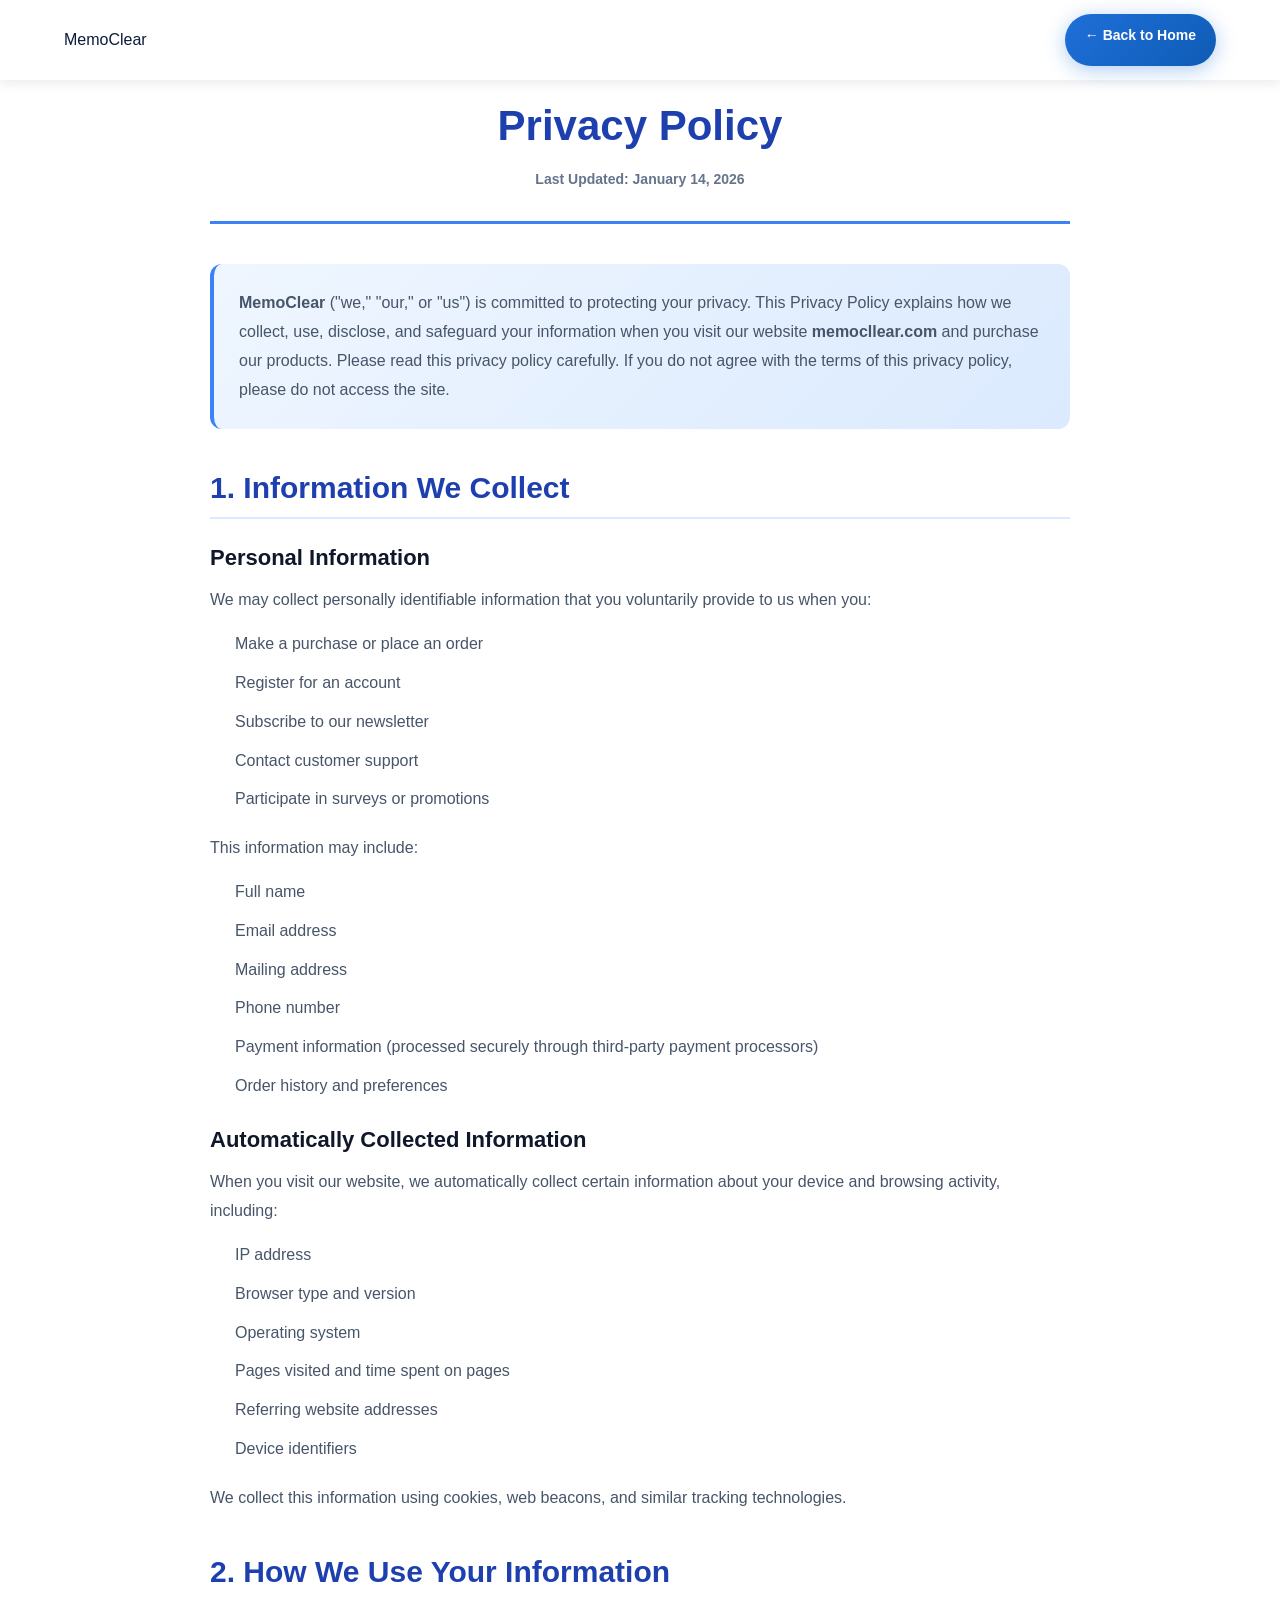
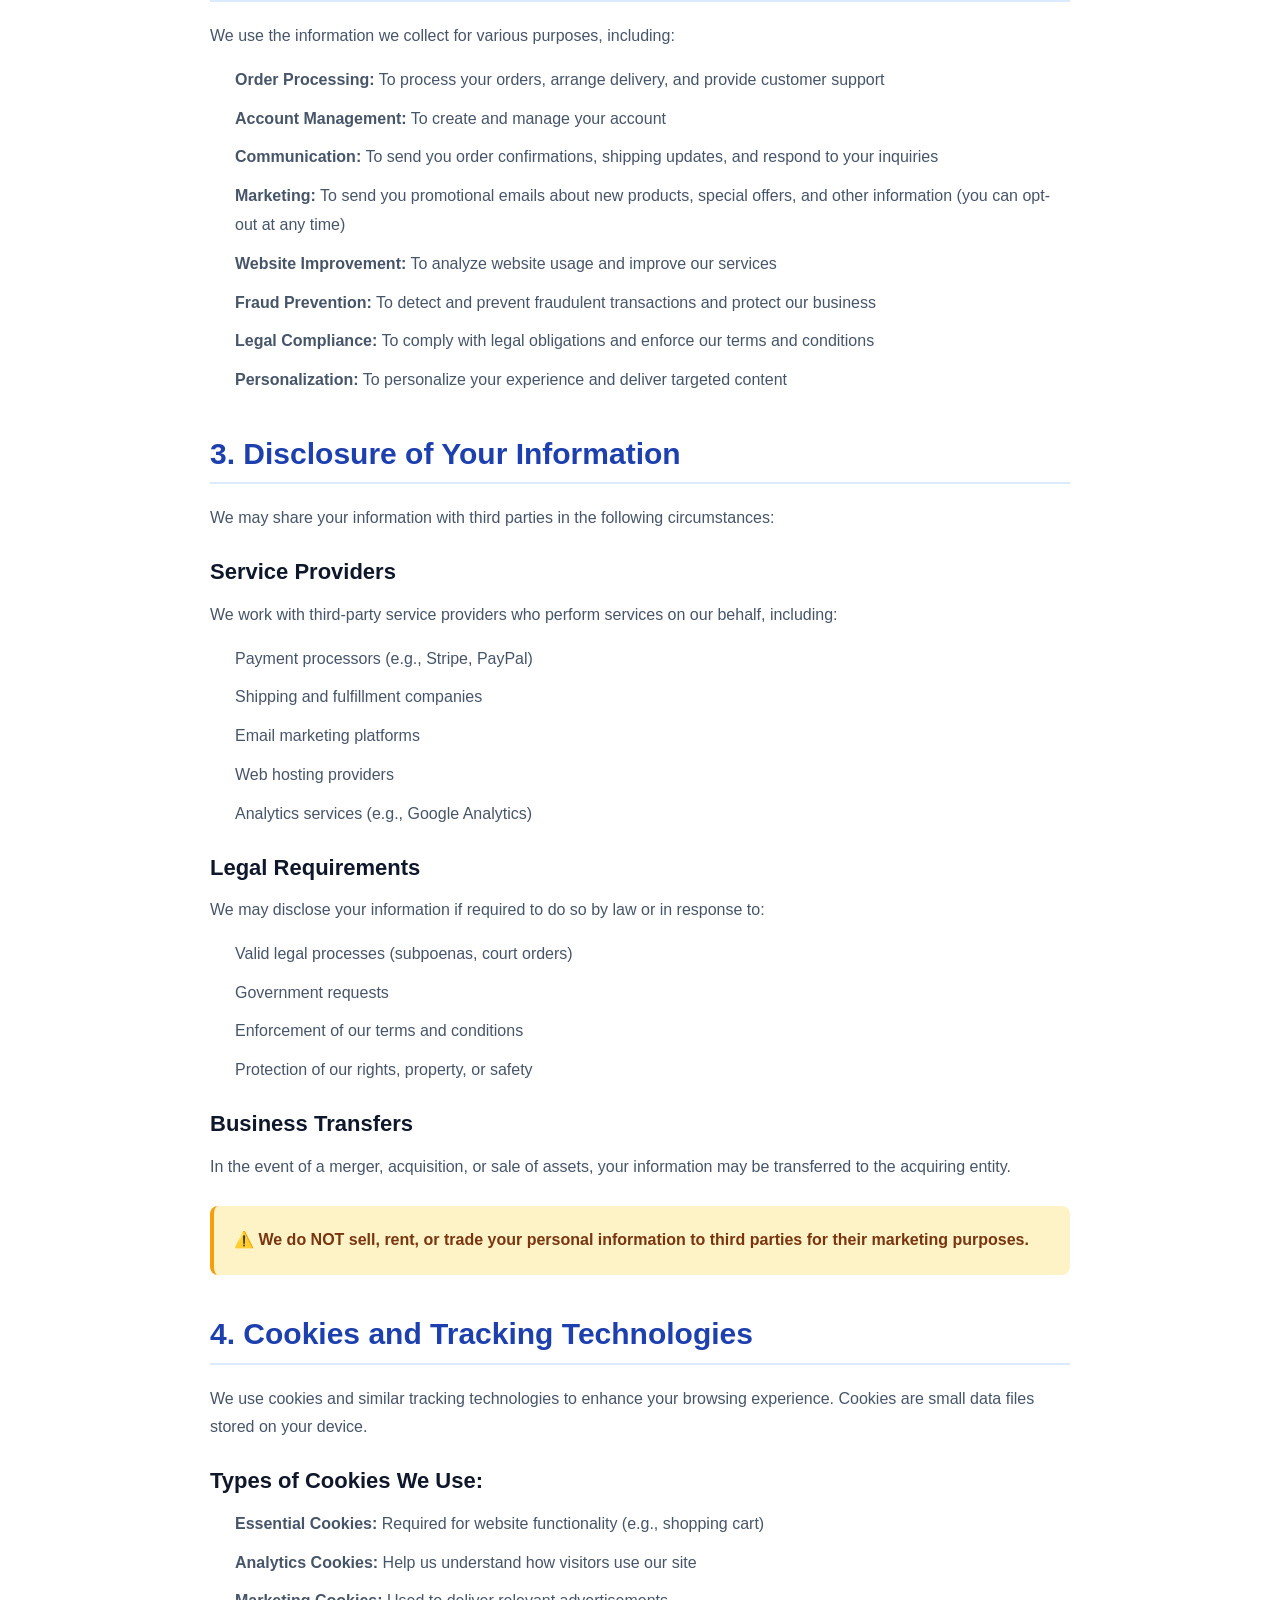
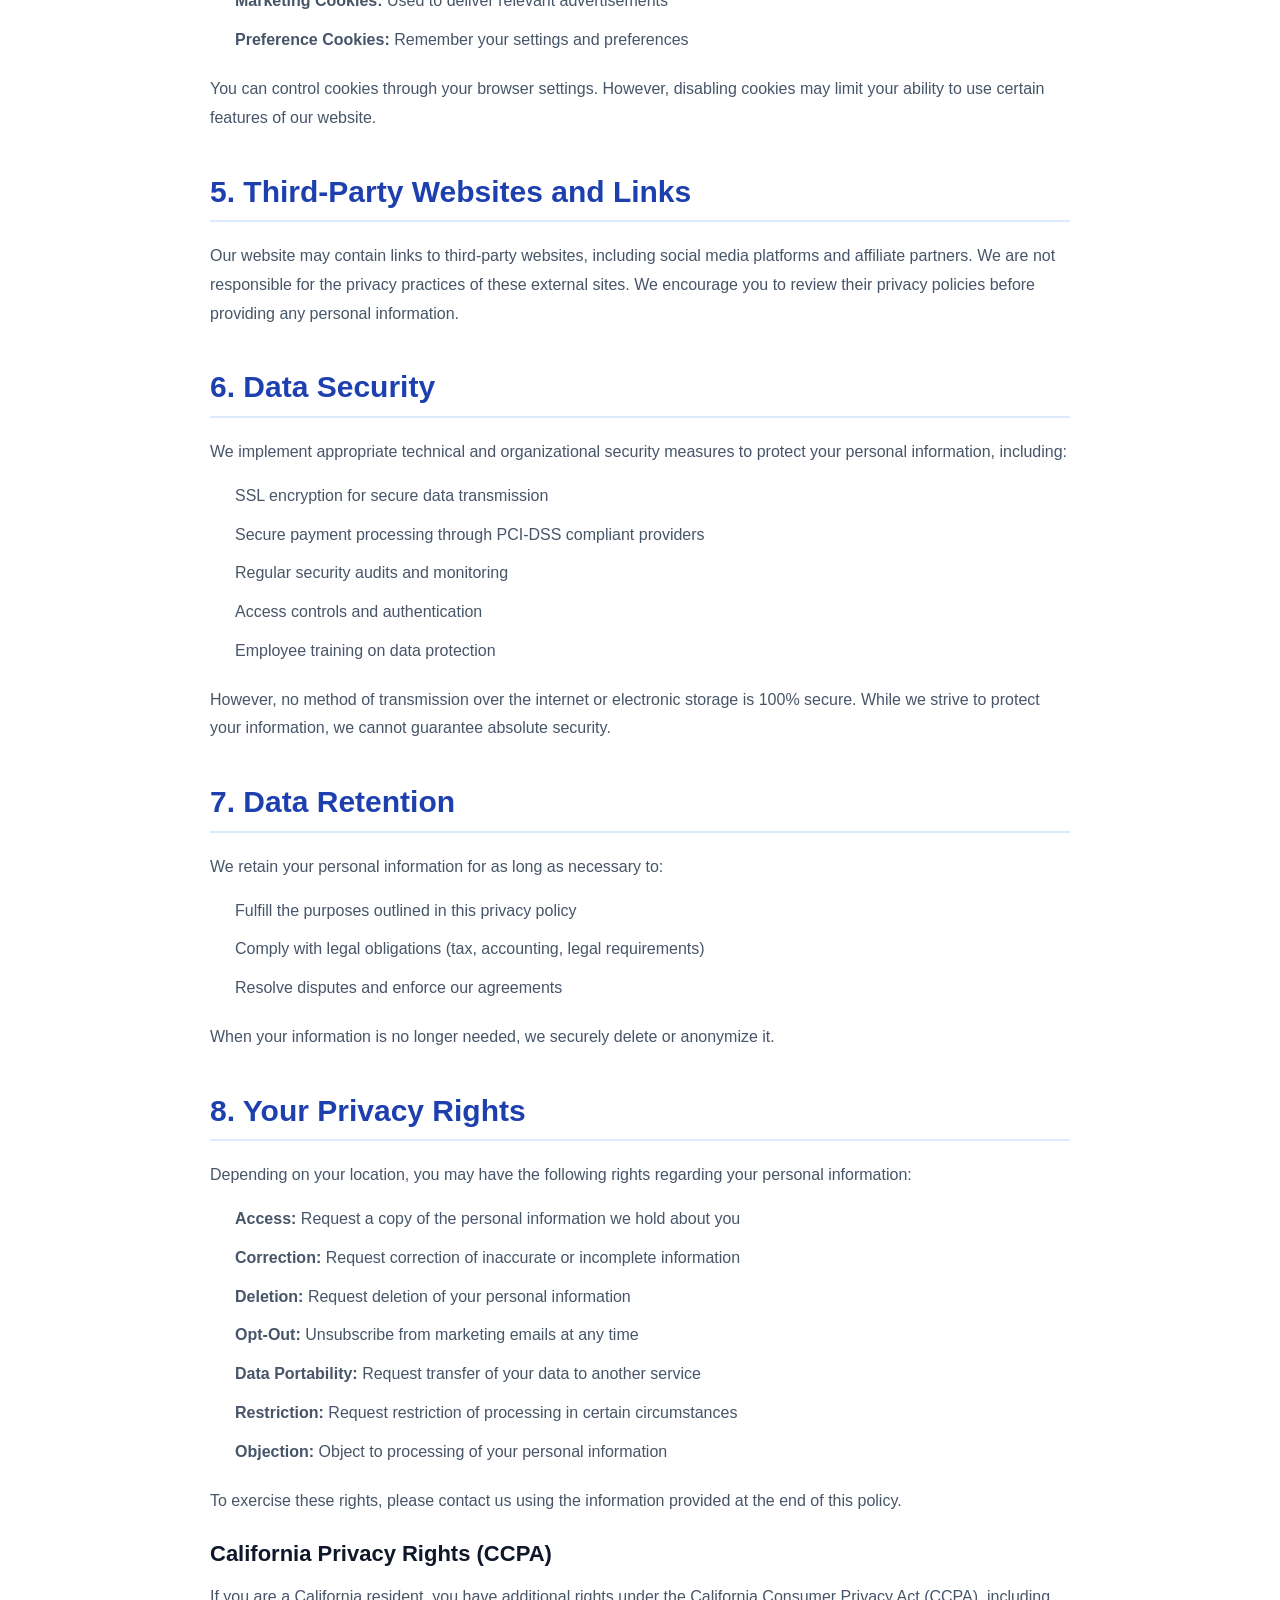
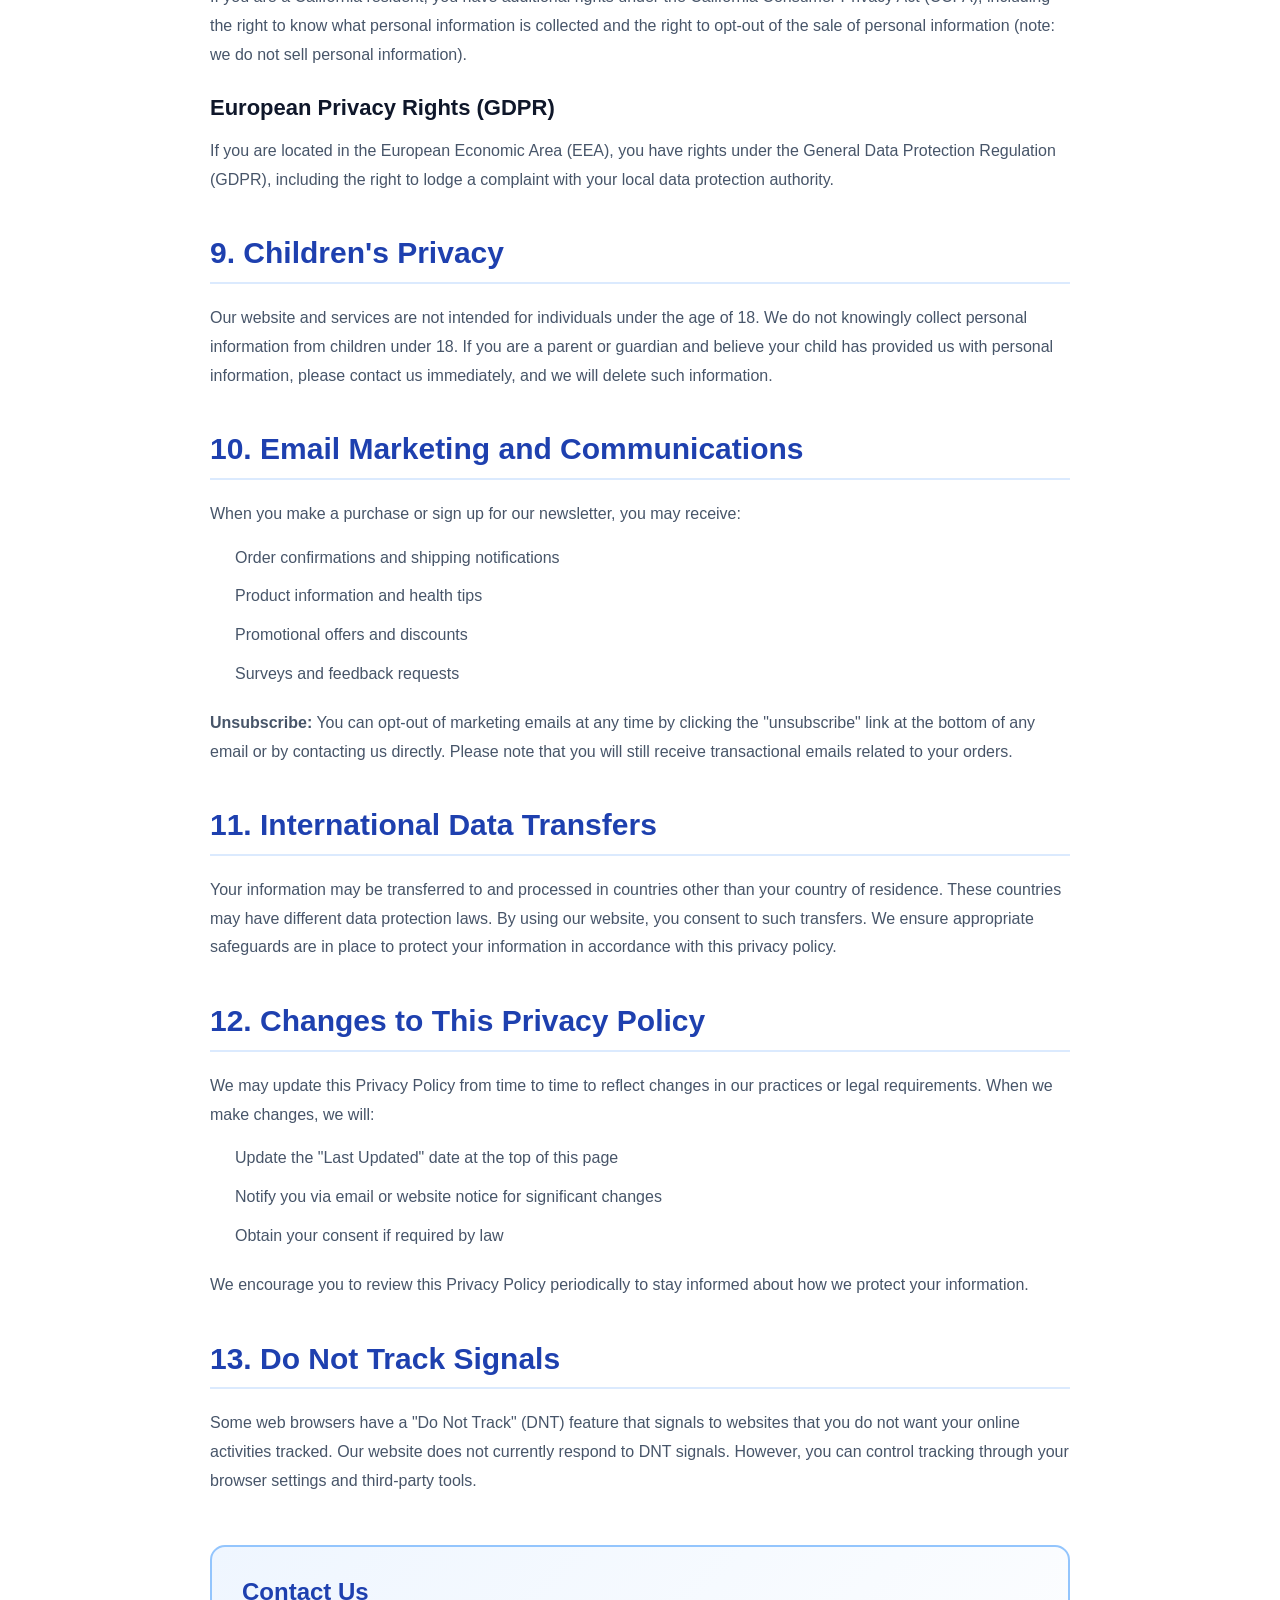
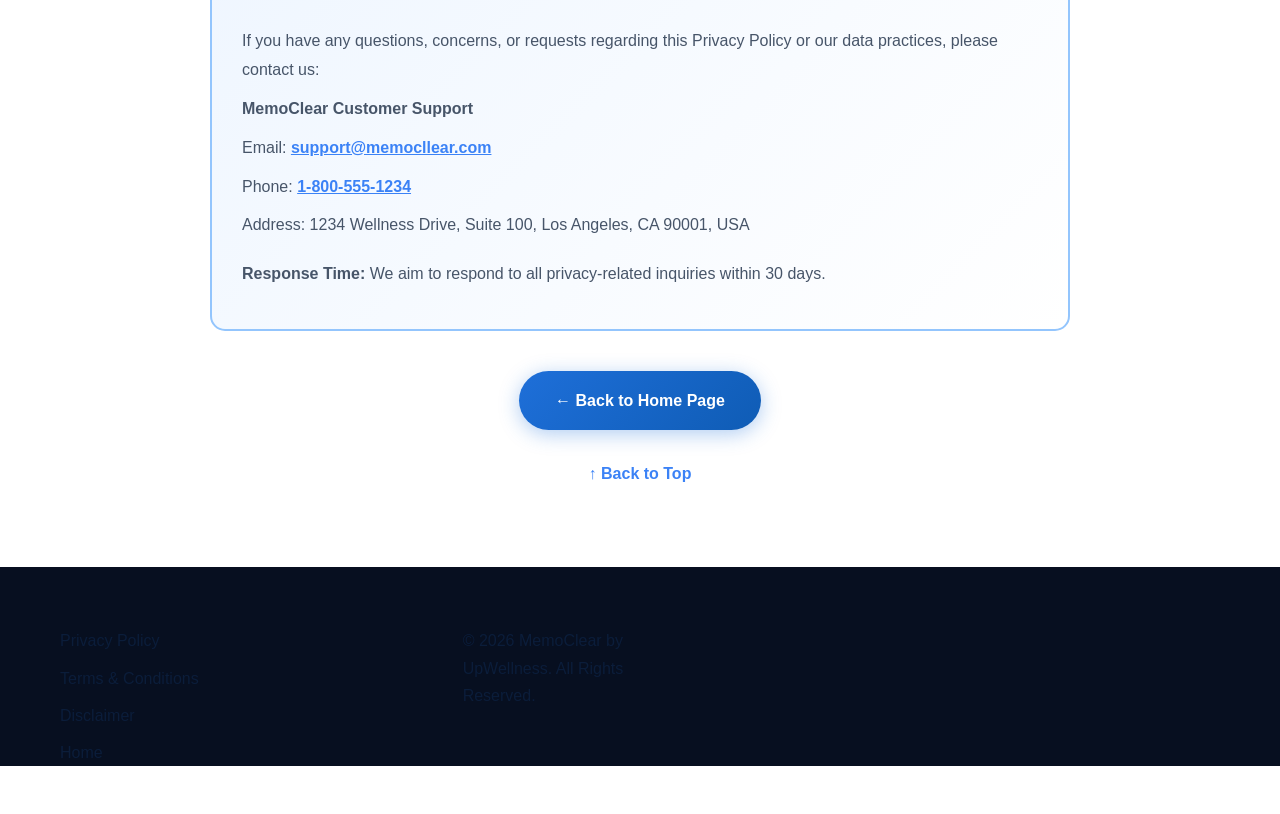
==== commit 2c7c1833: "Update privacy-policy.html" ====
--- a/privacy-policy.html
+++ b/privacy-policy.html
@@ -1,12 +1,13 @@
 <!DOCTYPE html>
 <html lang="en">
 <head>
+    <meta name="robots" content="index, follow">
     <meta charset="UTF-8">
     <meta name="viewport" content="width=device-width, initial-scale=1.0, maximum-scale=5.0">
     <meta name="description" content="Privacy Policy for MemoClear - Learn how we collect, use, and protect your personal information.">
     
     
-    <link rel="canonical" href="https://memorysvitali.us/privacy-policy">
+    <link rel="canonical" href="https://memocllear.com/privacy-policy">
     <link rel="icon" type="image/x-icon" href="favicon.ico">
     
     <title>Privacy Policy - MemoClear</title>
@@ -222,7 +223,7 @@
             </div>
             
             <div class="policy-intro">
-                <p><strong>MemoClear</strong> ("we," "our," or "us") is committed to protecting your privacy. This Privacy Policy explains how we collect, use, disclose, and safeguard your information when you visit our website <strong>memorysvitali.us</strong> and purchase our products. Please read this privacy policy carefully. If you do not agree with the terms of this privacy policy, please do not access the site.</p>
+                <p><strong>MemoClear</strong> ("we," "our," or "us") is committed to protecting your privacy. This Privacy Policy explains how we collect, use, disclose, and safeguard your information when you visit our website <strong>memocllear.com</strong> and purchase our products. Please read this privacy policy carefully. If you do not agree with the terms of this privacy policy, please do not access the site.</p>
             </div>
             
             <!-- Section 1 -->
@@ -449,7 +450,7 @@
                 <p>If you have any questions, concerns, or requests regarding this Privacy Policy or our data practices, please contact us:</p>
                 
                 <p><strong>MemoClear Customer Support</strong></p>
-                <p>Email: <a href="mailto:support@memorysvitali.us">support@memorysvitali.us</a></p>
+                <p>Email: <a href="mailto:support@memocllear.com">support@memocllear.com</a></p>
                 <p>Phone: <a href="tel:+18005551234">1-800-555-1234</a></p>
                 <p>Address: 1234 Wellness Drive, Suite 100, Los Angeles, CA 90001, USA</p>
                 
